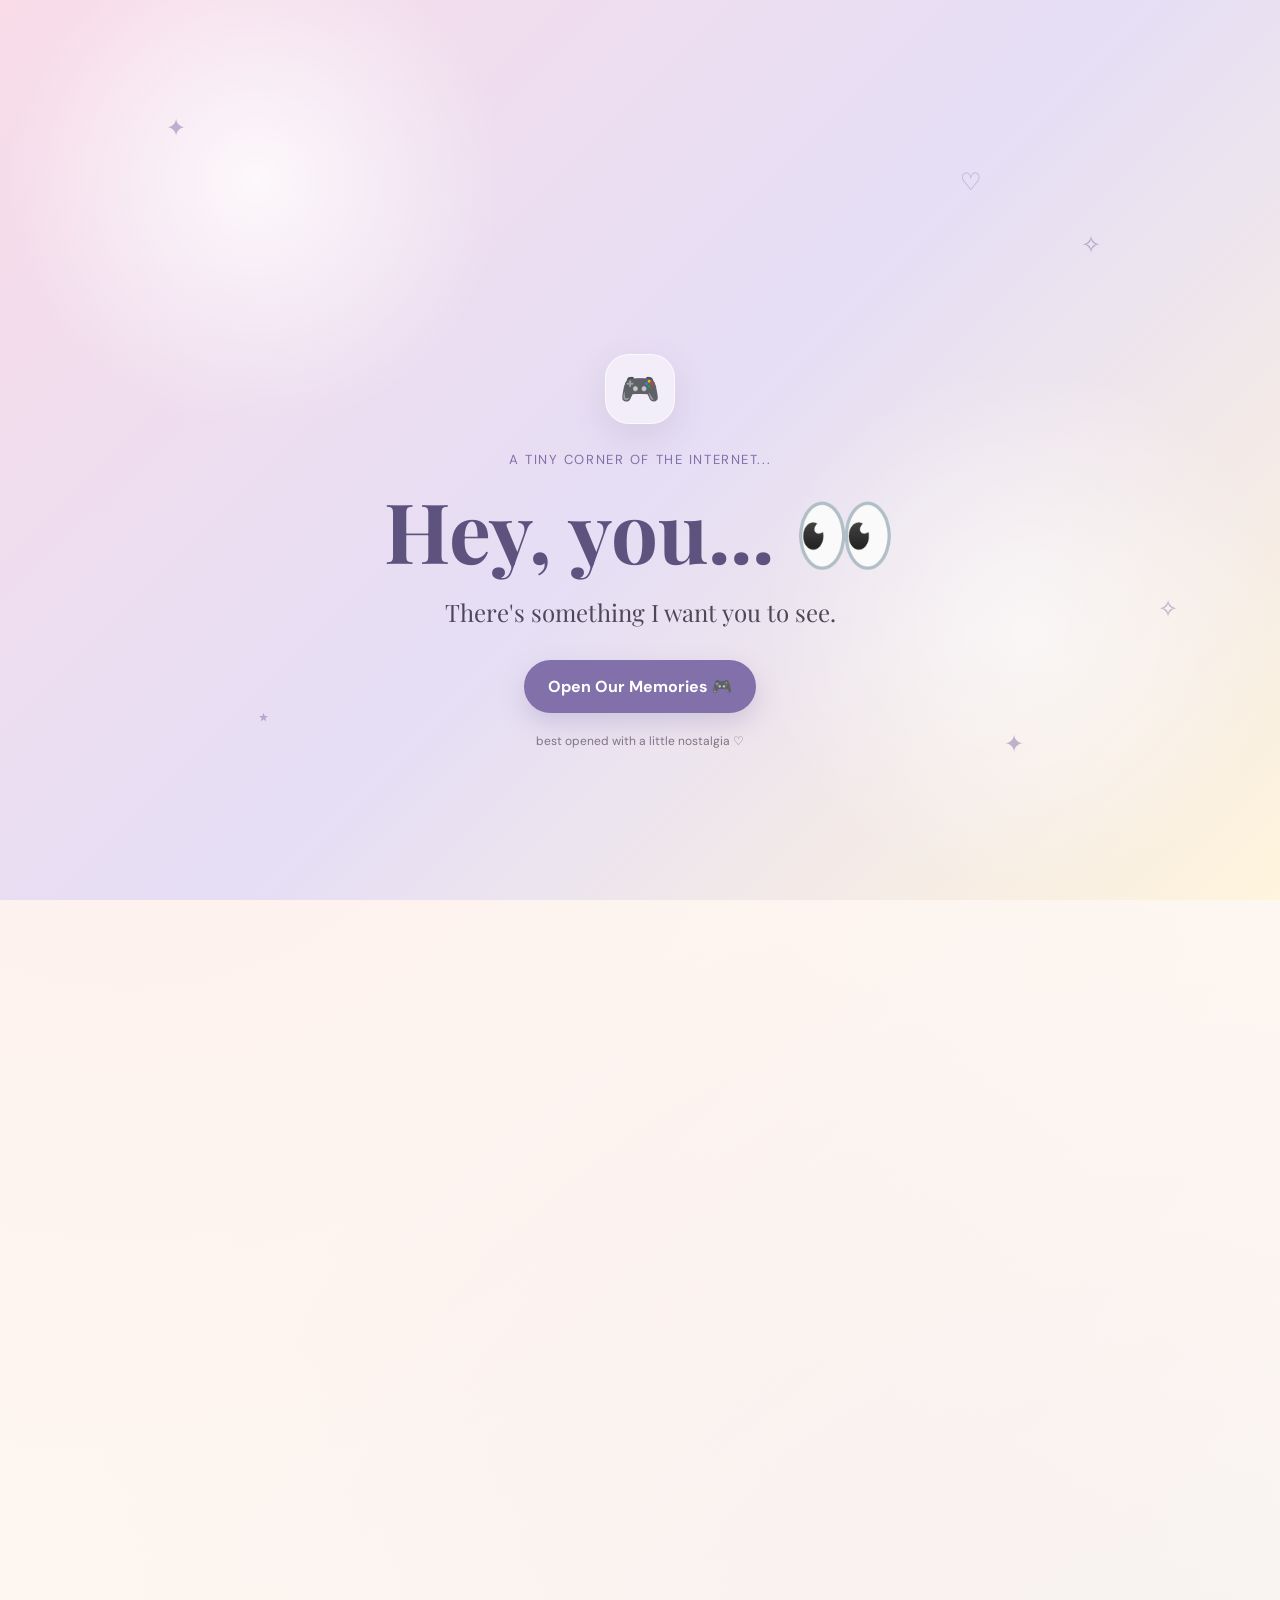
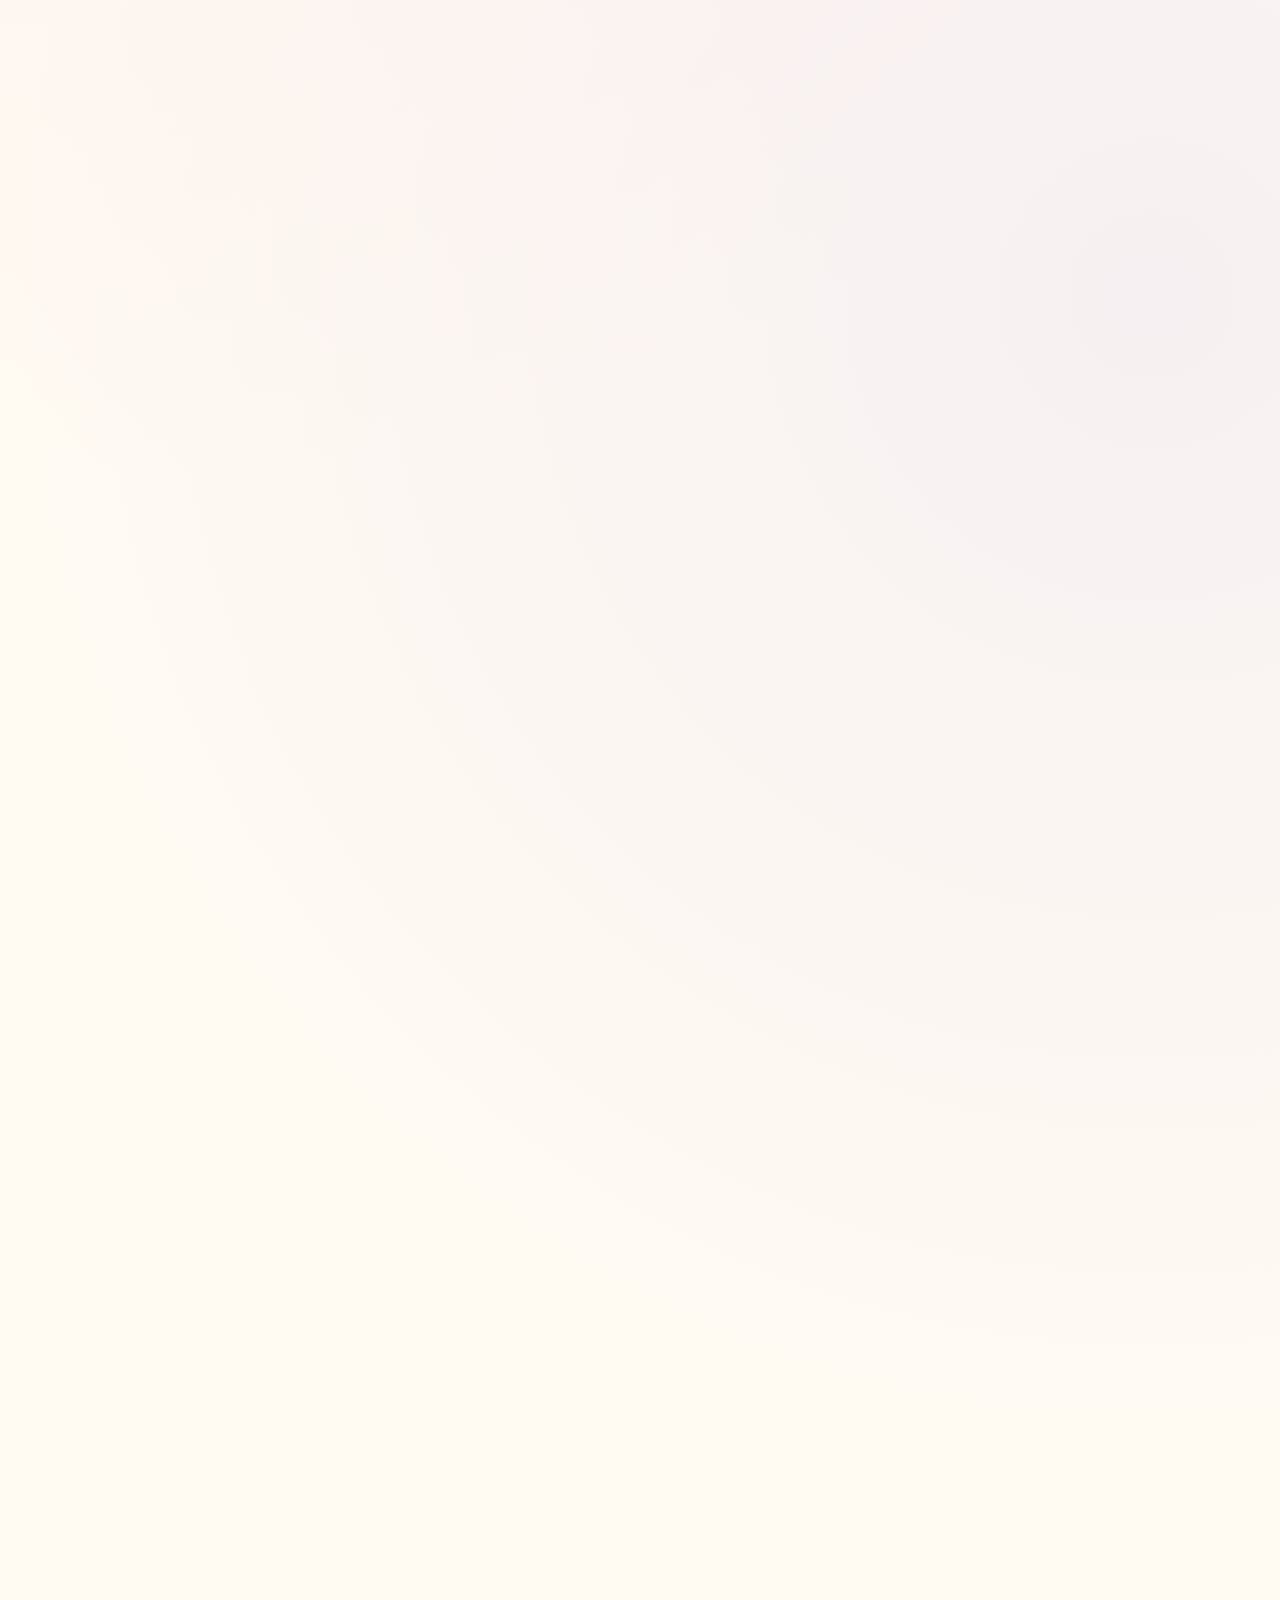
==== index.html @ cadca1d1 "Add files via upload" ====
<!DOCTYPE html>
<html lang="en">
<head>
    <meta charset="UTF-8">
    <meta name="viewport" content="width=device-width, initial-scale=1.0">

    <meta
        name="description"
        content="Our Roblox Memories — a tiny digital scrapbook made for our Roblox friendship."
    >

    <title>Our Roblox Memories 🎮</title>

    <!-- Google Fonts: maximum 2 fonts -->
    <link rel="preconnect" href="https://fonts.googleapis.com">
    <link rel="preconnect" href="https://fonts.gstatic.com" crossorigin>
    <link
        href="https://fonts.googleapis.com/css2?family=DM+Sans:wght@400;500;600;700&family=Playfair+Display:wght@500;600;700&display=swap"
        rel="stylesheet"
    >

    <link rel="stylesheet" href="style.css">
</head>

<body>

    <!-- =====================================================
         DECORATIVE FLOATING ELEMENTS
    ====================================================== -->
    <div class="floating-decorations" aria-hidden="true">
        <span class="float-item float-1">✦</span>
        <span class="float-item float-2">♡</span>
        <span class="float-item float-3">✧</span>
        <span class="float-item float-4">⭐</span>
        <span class="float-item float-5">✨</span>
        <span class="float-item float-6">🎮</span>
        <span class="float-item float-7">♡</span>
    </div>


    <!-- =====================================================
         OPENING SCREEN
    ====================================================== -->
    <div class="opening-screen" id="openingScreen">

        <div class="opening-stars" aria-hidden="true">
            <span>✦</span>
            <span>✧</span>
            <span>⋆</span>
            <span>✦</span>
            <span>♡</span>
            <span>✧</span>
        </div>

        <div class="opening-content">

            <div class="opening-game-icon" aria-hidden="true">
                🎮
            </div>

            <p class="opening-small">
                A tiny corner of the internet...
            </p>

            <h1>
                Hey, you... 👀
            </h1>

            <p class="opening-subtitle">
                There's something I want you to see.
            </p>

            <button
                class="primary-button opening-button"
                id="openMemoriesBtn"
                type="button"
            >
                Open Our Memories 🎮
            </button>

            <p class="opening-note">
                best opened with a little nostalgia ♡
            </p>

        </div>
    </div>


    <!-- =====================================================
         MAIN WEBSITE
    ====================================================== -->
    <div class="site-wrapper" id="siteWrapper">

        <!-- NAVIGATION -->
        <header class="site-header">

            <nav class="navbar container" aria-label="Main navigation">

                <a href="#home" class="logo">
                    <span>🎮</span>
                    Our Memories
                </a>

                <button
                    class="menu-toggle"
                    id="menuToggle"
                    type="button"
                    aria-label="Open navigation menu"
                    aria-expanded="false"
                    aria-controls="navLinks"
                >
                    <span></span>
                    <span></span>
                    <span></span>
                </button>

                <div class="nav-links" id="navLinks">
                    <a href="#home">Home</a>
                    <a href="#memories">Memories</a>
                    <a href="#timeline">Timeline</a>
                    <a href="#wishes">Wishes</a>
                    <a href="#secret">One More Thing</a>
                </div>

            </nav>

        </header>


        <main>

            <!-- =================================================
                 HERO
            ================================================== -->
            <section class="hero section" id="home">

                <div class="hero-sparkles" aria-hidden="true">
                    <span>✦</span>
                    <span>♡</span>
                    <span>🎮</span>
                    <span>⭐</span>
                    <span>✨</span>
                </div>

                <div class="hero-paper">

                    <div class="paper-corner corner-top-left"></div>
                    <div class="paper-corner corner-bottom-right"></div>

                    <p class="eyebrow reveal">
                        ✦ our little digital scrapbook ✦
                    </p>

                    <h1 class="hero-title reveal">
                        Our Roblox
                        <span>Memories 🎮</span>
                    </h1>

                    <p class="hero-tagline reveal">
                        Little moments, big memories.
                    </p>

                    <p class="hero-description reveal">
                        Made with love for the people who made every game
                        more fun.
                    </p>

                    <div class="hero-decoration reveal" aria-hidden="true">
                        <span>♡</span>
                        <span>✦</span>
                        <span>🎮</span>
                        <span>✧</span>
                        <span>⭐</span>
                    </div>

                    <a href="#message" class="scroll-cue reveal">
                        <span>scroll to open the scrapbook</span>
                        <span class="scroll-arrow">↓</span>
                    </a>

                </div>

            </section>


            <!-- =================================================
                 PERSONAL MESSAGE
            ================================================== -->
            <section class="section message-section" id="message">

                <div class="container">

                    <div class="section-heading reveal">
                        <span class="section-label">a little note</span>
                        <h2>Dear friends... 💌</h2>
                    </div>

                    <article class="message-card reveal">

                        <div class="tape tape-left" aria-hidden="true"></div>

                        <div class="message-card-inner">

                            <div class="message-icon" aria-hidden="true">
                                💌
                            </div>

                            <div class="message-text">
                                <p>
                                   Mungkin bagi orang lain, ini hanyalah permainan biasa saja.
                                </p>

                                <p>
                                    Namun entah bagaimana, semua pertandingan yang kacau balau itu,
                                    lelucon-lelucon yang tak terduga, misi-misi yang gagal, dan
                                    sesi bermain game hingga larut malam itu berubah menjadi
                                    kenangan-kenangan kecil yang tak ingin kulupakan.
                                </p>

                                <p>
                                    So I made this little corner of the
                                    internet for us.
                                </p>
                            </div>

                            <div class="message-signature">
                                <span>made with Syayoung hehe♡</span>
                            </div>

                        </div>

                    </article>

                </div>

            </section>


            <!-- =================================================
                 MEMORY GALLERY
            ================================================== -->
            <section class="section memories-section" id="memories">

                <div class="container">

                    <div class="section-heading centered reveal">
                        <span class="section-label">page one</span>
                        <h2>Our Little Moments 📸</h2>
                        <p>
                            The screenshots may be random, but the memories
                            aren't.
                        </p>
                    </div>


                    <div class="memory-grid" id="memoryGrid">

                        <!-- MEMORY 01 -->
                        <article
                            class="memory-card reveal rotation-left"
                            data-memory-index="0"
                        >

                            <div class="memory-photo-wrap">

                                <div class="tape photo-tape" aria-hidden="true"></div>

                                <img
                                    src="assets/d68fc145-60a4-4cea-ade7-15056a726b2f.jpg"
                                    alt="Roblox memory from August 24, 2026"
                                    class="memory-photo"
                                >

                                <button
                                    class="photo-expand"
                                    type="button"
                                    aria-label="Open memory photo"
                                >
                                    ⤢
                                </button>

                            </div>

                            <div class="memory-content">

                                <span class="memory-game">
                                    🎮 Roblox
                                </span>

                                <h3>
                                    Niatnya cuma main sebentar 😭
                                </h3>

                                <p>
                                    Entah bagaimana, kami akhirnya bermain selama tiga
                                    jam. Bahkan lebih deh kayaknya.
                                
                                </p>

                            </div>

                            <span class="paper-star" aria-hidden="true">
                                ✦
                            </span>

                        </article>


                        <!-- MEMORY 02 -->
                        <article
                            class="memory-card reveal rotation-right"
                            data-memory-index="1"
                        >

                            <div class="memory-photo-wrap">

                                <div class="tape photo-tape" aria-hidden="true"></div>

                                <img
                                    src="assets/6b91a6e1-67dc-4f57-8913-80590e73cdf1.jpg"
                                    alt="Funny Roblox gaming memory"
                                    class="memory-photo"
                                >

                                <button
                                    class="photo-expand"
                                    type="button"
                                    aria-label="Open memory photo"
                                >
                                    ⤢
                                </button>

                            </div>

                            <div class="memory-content">

                                <span class="memory-game">
                                    🎮 Roblox
                                </span>

                                <h3>
                                    That was NOT the plan 😭
                                </h3>

                                <p>
                                    Awalnya dua cowo itu doang yang mau foto dan berakhir ciwi ciwi ikutan.
                                </p>

                            </div>

                            <span class="paper-star" aria-hidden="true">
                                ♡
                            </span>

                        </article>


                        <!-- MEMORY 03 -->
                        <article
                            class="memory-card reveal rotation-left"
                            data-memory-index="2"
                        >

                            <div class="memory-photo-wrap">

                                <div class="tape photo-tape" aria-hidden="true"></div>

                                <img
                                    src="assets/426c432e-f40e-4bd2-bd26-ce1a7124c4f2.jpg"
                                    alt="Roblox adventure memory"
                                    class="memory-photo"
                                >

                                <button
                                    class="photo-expand"
                                    type="button"
                                    aria-label="Open memory photo"
                                >
                                    ⤢
                                </button>

                            </div>

                            <div class="memory-content">

                                <span class="memory-game">
                                    🏝️ Roblox
                                </span>

                                <h3>
                                    We somehow survived
                                </h3>

                                <p>
                                    Nobody knew what we were doing, but
                                    somehow we made it.
                                </p>

                            </div>

                            <span class="paper-star" aria-hidden="true">
                                ✧
                            </span>

                        </article>


                        <!-- MEMORY 04 -->
                        <article
                            class="memory-card reveal rotation-right"
                            data-memory-index="3"
                        >

                            <div class="memory-photo-wrap">

                                <div class="tape photo-tape" aria-hidden="true"></div>

                                <img
                                    src="assets/8279abf0-a5f0-4058-89f4-a58512396d5b.jpg"
                                    alt="Funny Roblox moment with friends"
                                    class="memory-photo"
                                >

                                <button
                                    class="photo-expand"
                                    type="button"
                                    aria-label="Open memory photo"
                                >
                                    ⤢
                                </button>

                            </div>

                            <div class="memory-content">

                                <span class="memory-game">
                                    😂 Roblox
                                </span>

                                <h3>
                                    The legendary disaster
                                </h3>

                                <p>
                                    We laughed more than we actually played. Foto di kesempatan dalam kesempitan.
                                </p>

                            </div>

                            <span class="paper-star" aria-hidden="true">
                                ⭐
                            </span>

                        </article>


                        <!-- MEMORY 05 -->
                        <article
                            class="memory-card reveal rotation-left"
                            data-memory-index="4"
                        >

                            <div class="memory-photo-wrap">

                                <div class="tape photo-tape" aria-hidden="true"></div>

                                <img
                                    src="assets/d06e1cf4-3770-44a3-9476-4c66e0997fbb.webp"
                                    alt="Late night Roblox memory"
                                    class="memory-photo"
                                >

                                <button
                                    class="photo-expand"
                                    type="button"
                                    aria-label="Open memory photo"
                                >
                                    ⤢
                                </button>

                            </div>

                            <div class="memory-content">

                                <span class="memory-game">
                                    🌙 Roblox
                                </span>

                                <h3>
                                    One last game...
                                </h3>

                                <p>
                                    It was never actually the last game. Jangan bilang "one last game" lagi ya😭
                                </p>

                            </div>

                            <span class="paper-star" aria-hidden="true">
                                ✦
                            </span>

                        </article>


                    
                        <!-- MEMORY 06 -->
                        <article
                            class="memory-card reveal rotation-left"
                            data-memory-index="5"
                        >

                            <div class="memory-photo-wrap">

                                <div class="tape photo-tape" aria-hidden="true"></div>

                                <img
                                    src="assets/Gemini_Generated_Image_7eyh2k7eyh2k7eyh.png"
                                    alt="Late night Roblox memory"
                                    class="memory-photo"
                                >

                                <button
                                    class="photo-expand"
                                    type="button"
                                    aria-label="Open memory photo"
                                >
                                    ⤢
                                </button>

                            </div>

                            <div class="memory-content">

                                <span class="memory-game">
                                    🌙 Roblox
                                </span>

                                <h3>
                                    May it never end
                                </h3>

                                <p>
                                    Seneng banget bisa main bareng kalian. Semoga kita bisa main bareng terus.
                                </p>

                            </div>

                            <span class="paper-star" aria-hidden="true">
                                ✦
                            </span>

                        </article>

                    </div>




                    <!-- RANDOM MEMORY -->
                    <div class="random-memory-area reveal">

                        <p>
                            feeling nostalgic?
                        </p>

                        <button
                            class="secondary-button"
                            id="randomMemoryBtn"
                            type="button"
                        >
                            Press for a random memory 🎲
                        </button>

                    </div>

                </div>

            </section>


            <!-- =================================================
                 TIMELINE
            ================================================== -->
            <section class="section timeline-section" id="timeline">

                <div class="container">

                    <div class="section-heading centered reveal">
                        <span class="section-label">page two</span>
                        <h2>
                            From Random Games to Core Memories 🎮
                        </h2>
                    </div>


                    <div class="timeline">

                        <article class="timeline-item reveal">

                            <div class="timeline-dot">
                                01
                            </div>

                            <div class="timeline-card">
                                <span class="timeline-year">2025</span>

                                <h3>
                                    First chaotic games
                                </h3>

                                <p>
                                    Awalnya kami hanya bermain game secara acak, dan entah bagaimana
                                    akhirnya kami menciptakan kenangan.
                                </p>
                            </div>

                        </article>


                        <article class="timeline-item reveal">

                            <div class="timeline-dot">
                                02
                            </div>

                            <div class="timeline-card">
                                <span class="timeline-year">2025</span>

                                <h3>
                                    We somehow kept coming back
                                </h3>

                                <p>
                                    Selalu ada permainan lain yang bisa dimainkan,
                                    lelucon lain yang bisa dilontarkan, alasan lain untuk
                                    tetap tinggal.
                                </p>
                            </div>

                        </article>


                        <article class="timeline-item reveal">

                            <div class="timeline-dot">
                                03
                            </div>

                            <div class="timeline-card">
                                <span class="timeline-year">2026</span>

                                <h3>
                                    Too many inside jokes
                                </h3>

                                <p>
                                    Pada suatu titik, kita tertawa karena memahami hal-hal yang tidak masuk akal.
                                </p>
                            </div>

                        </article>


                        <article class="timeline-item reveal">

                            <div class="timeline-dot">
                                04
                            </div>

                            <div class="timeline-card">
                                <span class="timeline-year">2026</span>

                                <h3>
                                    Still playing, still chaotic.
                                </h3>

                                <p>
                                    Dan sejujurnya, aku berharap hal itu tetap seperti itu.
                                </p>
                            </div>

                        </article>

                    </div>

                </div>

            </section>


            <!-- =================================================
                 LITTLE WISHES
            ================================================== -->
            <section class="section wishes-section" id="wishes">

                <div class="container">

                    <div class="section-heading centered reveal">
                        <span class="section-label">page three</span>
                        <h2>Little Wishes ✨</h2>
                        <p>
                            For all the games we haven't played yet.
                        </p>
                    </div>


                    <div class="wishes-grid">

                        <article class="wish-card reveal">
                            <span>✨</span>
                            <p>More chaotic games</p>
                        </article>

                        <article class="wish-card reveal">
                            <span>🎮</span>
                            <p>More wins</p>
                        </article>

                        <article class="wish-card reveal">
                            <span>😭</span>
                            <p>Fewer rage quits</p>
                        </article>

                        <article class="wish-card reveal">
                            <span>🌙</span>
                            <p>More late-night sessions</p>
                        </article>

                        <article class="wish-card reveal">
                            <span>📸</span>
                            <p>More memories</p>
                        </article>

                        <article class="wish-card reveal">
                            <span>💜</span>
                            <p>More random adventures</p>
                        </article>

                    </div>

                </div>

            </section>


            <!-- =================================================
                 SECRET MESSAGE
            ================================================== -->
            <section class="section secret-section" id="secret">

                <div class="container">

                    <div class="secret-card reveal">

                        <div class="secret-stars" aria-hidden="true">
                            ✦　♡　✧　⭐　✦
                        </div>

                        <span class="section-label">
                            one more thing...
                        </span>

                        <h2>
                            Kalian telah berhasil mengubah game-game biasa menjadi kenangan.
                        </h2>

                        <p>
                            Dan sebelum buku kenangan kecil ini berakhir,
                            ada sesuatu yang ingin aku sampaikan.
                        </p>

                        <button
                            class="primary-button"
                            id="secretMessageBtn"
                            type="button"
                        >
                            Click Me 💌
                        </button>

                    </div>

                </div>

            </section>

        </main>


        <!-- =====================================================
             FOOTER
        ====================================================== -->
        <footer class="site-footer">

            <div class="footer-decoration" aria-hidden="true">
                ✦ ♡ 🎮 ✧ ⭐
            </div>

            <h2>
                Until our next game... 🎮
            </h2>

            <p>
                Terima kasih telah menjadi bagian dari kenangan ini.
            </p>

            <small>
                Dibuat dengan tangkapan layar, kekacauan, dan sedikit sentuhan cinta.
            </small>

            <div class="footer-line"></div>

            <small class="footer-credit">
                Our Roblox Memories ♡
            </small>

        </footer>

    </div>


    <!-- =====================================================
         LIGHTBOX
    ====================================================== -->
    <div
        class="modal"
        id="lightbox"
        role="dialog"
        aria-modal="true"
        aria-labelledby="lightboxTitle"
        aria-hidden="true"
    >

        <div class="modal-backdrop"></div>

        <div class="lightbox-content">

            <button
                class="modal-close"
                id="lightboxClose"
                type="button"
                aria-label="Close photo"
            >
                ×
            </button>

            <img
                src="assets/placeholder.jpg"
                alt=""
                id="lightboxImage"
                class="lightbox-image"
            >

            <div class="lightbox-info">

                <span id="lightboxGame">
                    🎮 Roblox
                </span>

                <h2 id="lightboxTitle">
                    Memory title
                </h2>

                <time id="lightboxDate">
                    August 24, 2026
                </time>

                <p id="lightboxCaption">
                    Memory caption.
                </p>

            </div>

        </div>

    </div>


    <!-- =====================================================
         RANDOM MEMORY MODAL
    ====================================================== -->
    <div
        class="modal"
        id="randomModal"
        role="dialog"
        aria-modal="true"
        aria-labelledby="randomTitle"
        aria-hidden="true"
    >

        <div class="modal-backdrop"></div>

        <div class="random-modal-card">

            <button
                class="modal-close"
                id="randomClose"
                type="button"
                aria-label="Close random memory"
            >
                ×
            </button>

            <span class="random-label">
                ✦ RANDOM MEMORY ✦
            </span>

            <h2 id="randomTitle">
                Remember this one? 👀
            </h2>

            <img
                src="assets/placeholder.jpg"
                alt=""
                id="randomImage"
                class="random-image"
            >

            <span id="randomGame" class="memory-game">
                🎮 Roblox
            </span>

            <h3 id="randomMemoryTitle">
                Memory
            </h3>

            <time id="randomDate">
                August 24, 2026
            </time>

            <p id="randomCaption">
                Caption
            </p>

            <button
                class="secondary-button"
                id="anotherMemoryBtn"
                type="button"
            >
                Another one 🎲
            </button>

        </div>

    </div>


    <!-- =====================================================
         FINAL SECRET MESSAGE MODAL
    ====================================================== -->
    <div
        class="modal"
        id="secretModal"
        role="dialog"
        aria-modal="true"
        aria-labelledby="secretModalTitle"
        aria-hidden="true"
    >

        <div class="modal-backdrop"></div>

        <div class="secret-modal-card">

            <button
                class="modal-close"
                id="secretClose"
                type="button"
                aria-label="Close message"
            >
                ×
            </button>

            <div class="secret-envelope" aria-hidden="true">
                💌
            </div>

            <span class="random-label">
                A LITTLE MESSAGE
            </span>

            <h2 id="secretModalTitle">
                Thank you. 💜
            </h2>

            <div class="secret-message">

                <p>
                    Terima kasih atas semua permainan yang seru, lelucon konyol,
                    momen-momen tak terduga, dan semua saat-saat di mana entah bagaimana kita berhasil
                    bersenang-senang meski tidak melakukan apa-apa sama sekali.
                </p>

                <p>
                    Aku harap kita bisa menciptakan lebih banyak kenangan bersama. Web kecil ini hanyalah pengingat kecil dari semua momen yang telah kita bagikan, dan aku berharap kita bisa terus menambahkan lebih banyak halaman ke dalamnya di masa depan. Webnya juga belum sempurna, 
                    tapi aku harap itu bisa menjadi pengingat kecil dari semua momen yang telah kita bagikan.
                </p>

                <p class="secret-ending">
                    See you in the next game. 🎮💜
                </p>

            </div>

        </div>

    </div>


    <!-- CONFETTI CONTAINER -->
    <div
        class="confetti-container"
        id="confettiContainer"
        aria-hidden="true"
    ></div>


    <script src="script.js"></script>

</body>
</html>
---- style.css ----
/* =========================================================
   OUR ROBLOX MEMORIES
   Main stylesheet
   Mobile-first
========================================================= */


/* =========================================================
   CSS VARIABLES
========================================================= */

:root {
    --pink: #f4c7d8;
    --pink-light: #fdebf2;
    --lavender: #dcd2f2;
    --lavender-light: #f1edfb;
    --purple: #8170a9;
    --purple-dark: #5e527e;

    --cream: #fffaf2;
    --paper: #fffdf8;
    --white: #ffffff;

    --gold: #c9a86a;
    --gold-light: #ead8ad;

    --text: #4f4758;
    --text-light: #7e7485;

    --border: rgba(129, 112, 169, 0.16);
    --shadow: 0 15px 40px rgba(87, 70, 106, 0.11);
    --shadow-soft: 0 8px 25px rgba(87, 70, 106, 0.08);

    --radius-sm: 12px;
    --radius-md: 20px;
    --radius-lg: 30px;

    --container: 1120px;

    --heading-font: "Playfair Display", Georgia, serif;
    --body-font: "DM Sans", Arial, sans-serif;
}


/* =========================================================
   RESET
========================================================= */

* {
    box-sizing: border-box;
    margin: 0;
    padding: 0;
}

html {
    scroll-behavior: smooth;
    scroll-padding-top: 75px;
}

body {
    min-width: 320px;
    overflow-x: hidden;

    background:
        radial-gradient(circle at 10% 10%, rgba(244, 199, 216, 0.2), transparent 25%),
        radial-gradient(circle at 90% 30%, rgba(220, 210, 242, 0.25), transparent 25%),
        var(--cream);

    color: var(--text);
    font-family: var(--body-font);
    line-height: 1.7;
}

body.modal-open {
    overflow: hidden;
}

button,
a {
    font: inherit;
}

button {
    cursor: pointer;
}

img {
    display: block;
    max-width: 100%;
}

a {
    color: inherit;
    text-decoration: none;
}


/* =========================================================
   TYPOGRAPHY
========================================================= */

h1,
h2,
h3 {
    font-family: var(--heading-font);
    line-height: 1.2;
}

p {
    color: var(--text-light);
}


/* =========================================================
   UTILITY
========================================================= */

.container {
    width: min(
        calc(100% - 32px),
        var(--container)
    );

    margin-inline: auto;
}

.section {
    position: relative;
    padding: 90px 0;
}

.section-heading {
    margin-bottom: 40px;
}

.section-heading.centered {
    text-align: center;
}

.section-label {
    display: inline-block;

    margin-bottom: 10px;

    color: var(--purple);

    font-size: 0.72rem;
    font-weight: 700;
    letter-spacing: 0.18em;
    text-transform: uppercase;
}

.section-heading h2 {
    color: var(--purple-dark);
    font-size: clamp(2rem, 8vw, 3rem);
}

.section-heading p {
    max-width: 560px;
    margin: 12px auto 0;
}


/* =========================================================
   OPENING SCREEN
========================================================= */

.opening-screen {
    position: fixed;
    inset: 0;
    z-index: 9999;

    display: grid;
    place-items: center;

    overflow: hidden;

    background:
        radial-gradient(
            circle at 20% 20%,
            rgba(255, 255, 255, 0.8),
            transparent 20%
        ),
        radial-gradient(
            circle at 80% 70%,
            rgba(255, 255, 255, 0.6),
            transparent 22%
        ),
        linear-gradient(
            135deg,
            #f9dce8,
            #e5def5 52%,
            #fff4dc
        );

    transition:
        opacity 0.7s ease,
        transform 0.7s ease,
        visibility 0.7s ease;
}

.opening-screen.is-hidden {
    opacity: 0;
    transform: scale(1.05);
    visibility: hidden;
    pointer-events: none;
}

.opening-content {
    position: relative;
    z-index: 2;

    width: min(
        calc(100% - 40px),
        600px
    );

    padding: 45px 25px;

    text-align: center;
}

.opening-game-icon {
    width: 70px;
    height: 70px;

    display: grid;
    place-items: center;

    margin: 0 auto 25px;

    border: 1px solid rgba(255, 255, 255, 0.7);
    border-radius: 24px;

    background: rgba(255, 255, 255, 0.45);

    box-shadow:
        0 12px 35px rgba(89, 72, 110, 0.12);

    font-size: 2rem;

    animation: gentleFloat 4s ease-in-out infinite;
}

.opening-small {
    margin-bottom: 8px;

    color: var(--purple);
    font-size: 0.82rem;
    letter-spacing: 0.12em;
    text-transform: uppercase;
}

.opening-content h1 {
    color: var(--purple-dark);
    font-size: clamp(2.7rem, 12vw, 5.2rem);
}

.opening-subtitle {
    margin-top: 12px;

    color: var(--text);
    font-family: var(--heading-font);
    font-size: clamp(1.15rem, 4vw, 1.5rem);
}

.opening-note {
    margin-top: 18px;

    color: var(--text-light);
    font-size: 0.75rem;
}

.primary-button,
.secondary-button {
    display: inline-flex;
    align-items: center;
    justify-content: center;
    gap: 8px;

    min-height: 48px;
    padding: 12px 23px;

    border: 1px solid transparent;
    border-radius: 999px;

    font-weight: 700;

    transition:
        transform 0.25s ease,
        box-shadow 0.25s ease,
        background 0.25s ease;
}

.primary-button {
    color: var(--white);
    background: var(--purple);

    box-shadow:
        0 10px 25px rgba(129, 112, 169, 0.25);
}

.primary-button:hover {
    transform: translateY(-3px);
    box-shadow:
        0 15px 30px rgba(129, 112, 169, 0.3);
}

.secondary-button {
    color: var(--purple-dark);
    border-color: var(--border);
    background: rgba(255, 255, 255, 0.75);

    box-shadow: var(--shadow-soft);
}

.secondary-button:hover {
    transform: translateY(-3px);
    background: var(--white);
}

.opening-button {
    margin-top: 28px;
}


/* Opening stars */

.opening-stars span {
    position: absolute;

    color: rgba(129, 112, 169, 0.5);
    font-size: 1.5rem;

    animation: twinkle 3s ease-in-out infinite;
}

.opening-stars span:nth-child(1) {
    top: 12%;
    left: 13%;
}

.opening-stars span:nth-child(2) {
    top: 25%;
    right: 14%;
    animation-delay: 0.5s;
}

.opening-stars span:nth-child(3) {
    bottom: 18%;
    left: 20%;
    animation-delay: 1s;
}

.opening-stars span:nth-child(4) {
    bottom: 15%;
    right: 20%;
    animation-delay: 1.5s;
}

.opening-stars span:nth-child(5) {
    top: 18%;
    left: 75%;
    animation-delay: 0.8s;
}

.opening-stars span:nth-child(6) {
    bottom: 30%;
    right: 8%;
    animation-delay: 1.2s;
}


/* =========================================================
   SITE WRAPPER
========================================================= */

.site-wrapper {
    position: relative;
    opacity: 0;

    transition: opacity 0.8s ease;
}

.site-wrapper.is-visible {
    opacity: 1;
}


/* =========================================================
   FLOATING DECORATIONS
========================================================= */

.floating-decorations {
    position: fixed;
    inset: 0;

    z-index: 1;

    pointer-events: none;
}

.float-item {
    position: absolute;

    color: rgba(129, 112, 169, 0.28);
    font-size: 1.2rem;

    animation: slowFloat 7s ease-in-out infinite;
}

.float-1 {
    top: 20%;
    left: 3%;
}

.float-2 {
    top: 45%;
    right: 4%;
    animation-delay: 1s;
}

.float-3 {
    top: 70%;
    left: 5%;
    animation-delay: 2s;
}

.float-4 {
    top: 80%;
    right: 7%;
    animation-delay: 3s;
}

.float-5 {
    top: 32%;
    right: 9%;
    animation-delay: 1.5s;
}

.float-6 {
    top: 58%;
    left: 7%;
    animation-delay: 2.5s;
}

.float-7 {
    top: 15%;
    right: 4%;
    animation-delay: 3.5s;
}


/* =========================================================
   HEADER / NAVBAR
========================================================= */

.site-header {
    position: sticky;
    top: 0;
    z-index: 1000;

    border-bottom: 1px solid rgba(129, 112, 169, 0.1);

    background: rgba(255, 250, 242, 0.85);
    backdrop-filter: blur(15px);
}

.navbar {
    min-height: 68px;

    display: flex;
    align-items: center;
    justify-content: space-between;
}

.logo {
    display: inline-flex;
    align-items: center;
    gap: 8px;

    color: var(--purple-dark);

    font-family: var(--heading-font);
    font-size: 1.05rem;
    font-weight: 700;
}

.menu-toggle {
    width: 44px;
    height: 44px;

    display: flex;
    flex-direction: column;
    justify-content: center;
    align-items: center;
    gap: 5px;

    border: 0;
    border-radius: 50%;

    background: var(--lavender-light);
}

.menu-toggle span {
    width: 20px;
    height: 2px;

    border-radius: 5px;

    background: var(--purple);
    transition: transform 0.25s ease;
}

.nav-links {
    position: absolute;
    top: calc(100% + 1px);
    left: 16px;
    right: 16px;

    display: flex;
    flex-direction: column;
    gap: 5px;

    padding: 12px;

    border: 1px solid var(--border);
    border-radius: 18px;

    background: rgba(255, 253, 248, 0.97);
    box-shadow: var(--shadow);

    opacity: 0;
    visibility: hidden;
    transform: translateY(-8px);

    transition:
        opacity 0.25s ease,
        visibility 0.25s ease,
        transform 0.25s ease;
}

.nav-links.is-open {
    opacity: 1;
    visibility: visible;
    transform: translateY(0);
}

.nav-links a {
    padding: 10px 12px;

    border-radius: 10px;

    color: var(--text-light);
    font-size: 0.9rem;
}

.nav-links a:hover {
    color: var(--purple);
    background: var(--lavender-light);
}


/* =========================================================
   HERO
========================================================= */

.hero {
    min-height: calc(100vh - 68px);

    display: grid;
    place-items: center;

    padding: 45px 0;
}

.hero-paper {
    position: relative;

    width: min(
        calc(100% - 10px),
        900px
    );

    padding: 65px 22px;

    text-align: center;

    border: 1px solid rgba(129, 112, 169, 0.13);
    border-radius: 35px;

    background:
        linear-gradient(
            rgba(255, 255, 255, 0.75),
            rgba(255, 255, 255, 0.6)
        );

    box-shadow:
        0 25px 60px rgba(100, 83, 120, 0.09);

    overflow: hidden;
}

.hero-paper::before {
    content: "";

    position: absolute;
    inset: 12px;

    border: 1px dashed rgba(201, 168, 106, 0.3);
    border-radius: 27px;

    pointer-events: none;
}

.eyebrow {
    position: relative;

    color: var(--gold);

    font-size: 0.7rem;
    font-weight: 700;
    letter-spacing: 0.18em;
    text-transform: uppercase;
}

.hero-title {
    position: relative;

    margin-top: 18px;

    color: var(--purple-dark);

    font-size: clamp(2.7rem, 13vw, 5.8rem);
}

.hero-title span {
    display: block;
    color: var(--purple);
}

.hero-tagline {
    position: relative;

    margin-top: 18px;

    color: var(--text);
    font-family: var(--heading-font);
    font-size: clamp(1.2rem, 4vw, 1.7rem);
}

.hero-description {
    position: relative;

    max-width: 480px;

    margin: 12px auto 0;

    font-size: 0.9rem;
}

.hero-decoration {
    position: relative;

    display: flex;
    justify-content: center;
    gap: 17px;

    margin-top: 30px;

    color: var(--gold);
}

.hero-decoration span:nth-child(1) {
    animation: gentleFloat 4s ease-in-out infinite;
}

.hero-decoration span:nth-child(2) {
    animation: gentleFloat 4s 0.4s ease-in-out infinite;
}

.hero-decoration span:nth-child(3) {
    animation: gentleFloat 4s 0.8s ease-in-out infinite;
}

.hero-decoration span:nth-child(4) {
    animation: gentleFloat 4s 1.2s ease-in-out infinite;
}

.hero-decoration span:nth-child(5) {
    animation: gentleFloat 4s 1.6s ease-in-out infinite;
}

.scroll-cue {
    position: relative;

    display: flex;
    flex-direction: column;
    align-items: center;

    margin-top: 45px;

    color: var(--text-light);
    font-size: 0.7rem;
    letter-spacing: 0.1em;
    text-transform: uppercase;
}

.scroll-arrow {
    margin-top: 5px;

    color: var(--purple);
    font-size: 1.2rem;

    animation: bounce 1.8s ease-in-out infinite;
}


/* =========================================================
   MESSAGE
========================================================= */

.message-section {
    padding-top: 60px;
}

.message-card {
    position: relative;

    max-width: 850px;

    margin: 0 auto;

    transform: rotate(-0.5deg);
}

.message-card-inner {
    padding: 35px 24px;

    border: 1px solid rgba(129, 112, 169, 0.15);
    border-radius: var(--radius-lg);

    background:
        linear-gradient(
            135deg,
            rgba(255, 255, 255, 0.82),
            rgba(244, 235, 249, 0.68)
        );

    box-shadow: var(--shadow);

    backdrop-filter: blur(8px);
}

.message-icon {
    margin-bottom: 18px;
    font-size: 2rem;
}

.message-text {
    max-width: 680px;
    margin: 0 auto;

    font-family: var(--heading-font);
    font-size: clamp(1.05rem, 3vw, 1.3rem);
}

.message-text p {
    margin-bottom: 18px;
}

.message-text p:last-child {
    margin-bottom: 0;
}

.message-signature {
    margin-top: 25px;

    color: var(--gold);
    font-size: 0.75rem;
    font-weight: 700;
    letter-spacing: 0.1em;
}

.tape {
    position: absolute;
    z-index: 2;

    width: 85px;
    height: 25px;

    background: rgba(234, 216, 173, 0.65);

    transform: rotate(-5deg);
}

.tape-left {
    top: -10px;
    left: 25px;
}


/* =========================================================
   MEMORY GALLERY
========================================================= */

.memories-section {
    background:
        radial-gradient(
            circle at 90% 10%,
            rgba(220, 210, 242, 0.3),
            transparent 25%
        );
}

.memory-grid {
    display: grid;
    grid-template-columns: 1fr;
    gap: 30px;

    align-items: start;
}

.memory-card {
    position: relative;

    padding: 13px;

    border: 1px solid rgba(129, 112, 169, 0.12);
    border-radius: 15px;

    background: var(--paper);

    box-shadow: var(--shadow-soft);

    transition:
        transform 0.3s ease,
        box-shadow 0.3s ease;
}

.rotation-left {
    transform: rotate(-1deg);
}

.rotation-right {
    transform: rotate(1deg);
}

.memory-card:hover {
    z-index: 3;

    transform:
        translateY(-8px)
        rotate(0deg)
        scale(1.01);

    box-shadow:
        0 22px 45px rgba(87, 70, 106, 0.16);
}

.memory-photo-wrap {
    position: relative;

    overflow: hidden;

    aspect-ratio: 4 / 3;

    border-radius: 10px;

    background: var(--lavender-light);
}

.memory-photo {
    width: 100%;
    height: 100%;

    object-fit: cover;

    transition: transform 0.5s ease;
}

.memory-card:hover .memory-photo {
    transform: scale(1.05);
}

.photo-expand {
    position: absolute;
    right: 10px;
    bottom: 10px;

    width: 38px;
    height: 38px;

    display: grid;
    place-items: center;

    border: 1px solid rgba(255, 255, 255, 0.5);
    border-radius: 50%;

    color: var(--purple-dark);
    background: rgba(255, 255, 255, 0.88);

    opacity: 0;

    transition:
        opacity 0.25s ease,
        transform 0.25s ease;
}

.memory-card:hover .photo-expand,
.photo-expand:focus {
    opacity: 1;
}

.photo-expand:hover {
    transform: scale(1.08);
}

.photo-tape {
    top: 7px;
    left: 50%;

    width: 70px;
    height: 20px;

    transform: translateX(-50%) rotate(-2deg);

    opacity: 0.7;
}

.memory-content {
    padding: 18px 7px 10px;
}

.memory-game {
    display: inline-block;

    margin-bottom: 7px;

    color: var(--purple);
    font-size: 0.72rem;
    font-weight: 700;
    letter-spacing: 0.05em;
}

.memory-content h3 {
    color: var(--purple-dark);
    font-size: 1.25rem;
}

.memory-content time {
    display: block;

    margin-top: 7px;

    color: var(--gold);
    font-size: 0.7rem;
    font-weight: 600;
}

.memory-content p {
    margin-top: 8px;
    font-size: 0.85rem;
}

.paper-star {
    position: absolute;
    right: 18px;
    bottom: 18px;

    color: var(--gold);
    opacity: 0.7;
}

.random-memory-area {
    margin-top: 50px;

    text-align: center;
}

.random-memory-area p {
    margin-bottom: 12px;

    font-family: var(--heading-font);
}


/* =========================================================
   TIMELINE
========================================================= */

.timeline-section {
    background:
        linear-gradient(
            180deg,
            transparent,
            rgba(244, 199, 216, 0.12),
            transparent
        );
}

.timeline {
    position: relative;

    max-width: 850px;

    margin: 0 auto;
}

.timeline::before {
    content: "";

    position: absolute;

    top: 0;
    bottom: 0;
    left: 20px;

    width: 1px;

    background:
        linear-gradient(
            var(--pink),
            var(--lavender),
            var(--gold-light)
        );
}

.timeline-item {
    position: relative;

    display: grid;
    grid-template-columns: 42px 1fr;
    gap: 18px;

    margin-bottom: 35px;
}

.timeline-item:last-child {
    margin-bottom: 0;
}

.timeline-dot {
    position: relative;
    z-index: 2;

    width: 42px;
    height: 42px;

    display: grid;
    place-items: center;

    border: 1px solid var(--border);
    border-radius: 50%;

    color: var(--purple);
    background: var(--cream);

    font-size: 0.7rem;
    font-weight: 700;
}

.timeline-card {
    padding: 20px;

    border: 1px solid var(--border);
    border-radius: 18px;

    background: rgba(255, 255, 255, 0.7);

    box-shadow: var(--shadow-soft);
}

.timeline-year {
    color: var(--gold);
    font-size: 0.7rem;
    font-weight: 700;
    letter-spacing: 0.12em;
}

.timeline-card h3 {
    margin-top: 5px;

    color: var(--purple-dark);
    font-size: 1.25rem;
}

.timeline-card p {
    margin-top: 7px;
    font-size: 0.85rem;
}


/* =========================================================
   WISHES
========================================================= */

.wishes-grid {
    display: grid;
    grid-template-columns: 1fr 1fr;
    gap: 13px;
}

.wish-card {
    min-height: 125px;

    display: flex;
    flex-direction: column;
    align-items: center;
    justify-content: center;

    padding: 18px;

    border: 1px solid var(--border);
    border-radius: 20px;

    text-align: center;

    background: rgba(255, 255, 255, 0.7);

    box-shadow: var(--shadow-soft);

    transition:
        transform 0.25s ease,
        box-shadow 0.25s ease;
}

.wish-card:hover {
    transform: translateY(-6px) rotate(-1deg);
    box-shadow: var(--shadow);
}

.wish-card span {
    font-size: 1.7rem;
}

.wish-card p {
    margin-top: 7px;

    color: var(--purple-dark);

    font-family: var(--heading-font);
    font-size: 0.95rem;
}


/* =========================================================
   SECRET SECTION
========================================================= */

.secret-section {
    padding-bottom: 80px;
}

.secret-card {
    position: relative;

    max-width: 850px;

    margin: 0 auto;

    padding: 55px 25px;

    overflow: hidden;

    border: 1px solid rgba(129, 112, 169, 0.18);
    border-radius: 35px;

    text-align: center;

    background:
        radial-gradient(
            circle at 15% 20%,
            rgba(244, 199, 216, 0.45),
            transparent 25%
        ),
        radial-gradient(
            circle at 85% 80%,
            rgba(220, 210, 242, 0.55),
            transparent 28%
        ),
        var(--white);

    box-shadow: var(--shadow);
}

.secret-card h2 {
    max-width: 650px;

    margin: 10px auto;

    color: var(--purple-dark);

    font-size: clamp(2rem, 7vw, 3.2rem);
}

.secret-card > p {
    max-width: 550px;
    margin: 0 auto 25px;
}

.secret-stars {
    margin-bottom: 20px;

    color: var(--gold);
    letter-spacing: 0.15em;

    animation: twinkle 3s ease-in-out infinite;
}


/* =========================================================
   FOOTER
========================================================= */

.site-footer {
    padding: 70px 20px 35px;

    text-align: center;

    background:
        linear-gradient(
            180deg,
            rgba(220, 210, 242, 0.12),
            rgba(244, 199, 216, 0.25)
        );
}

.footer-decoration {
    color: var(--gold);
    letter-spacing: 0.2em;
}

.site-footer h2 {
    margin-top: 15px;

    color: var(--purple-dark);

    font-size: clamp(2rem, 8vw, 3rem);
}

.site-footer p {
    margin-top: 10px;
}

.site-footer small {
    display: block;

    margin-top: 20px;

    color: var(--text-light);
    font-size: 0.7rem;
}

.footer-line {
    width: 80px;
    height: 1px;

    margin: 25px auto 0;

    background: var(--gold-light);
}

.footer-credit {
    margin-top: 12px !important;
}


/* =========================================================
   MODALS
========================================================= */

.modal {
    position: fixed;
    inset: 0;
    z-index: 9000;

    display: grid;
    place-items: center;

    padding: 18px;

    opacity: 0;
    visibility: hidden;

    transition:
        opacity 0.3s ease,
        visibility 0.3s ease;
}

.modal.is-open {
    opacity: 1;
    visibility: visible;
}

.modal-backdrop {
    position: absolute;
    inset: 0;

    background: rgba(49, 40, 58, 0.52);

    backdrop-filter: blur(7px);
}

.lightbox-content,
.random-modal-card,
.secret-modal-card {
    position: relative;
    z-index: 2;

    width: min(
        100%,
        650px
    );

    max-height: calc(100vh - 36px);

    overflow-y: auto;

    border: 1px solid rgba(255, 255, 255, 0.6);
    border-radius: 24px;

    background: var(--paper);

    box-shadow:
        0 25px 80px rgba(45, 34, 55, 0.25);

    transform: scale(0.9) translateY(15px);

    transition: transform 0.35s cubic-bezier(0.2, 0.8, 0.2, 1);
}

.modal.is-open .lightbox-content,
.modal.is-open .random-modal-card,
.modal.is-open .secret-modal-card {
    transform: scale(1) translateY(0);
}

.modal-close {
    position: absolute;
    top: 12px;
    right: 12px;

    z-index: 5;

    width: 40px;
    height: 40px;

    display: grid;
    place-items: center;

    border: 0;
    border-radius: 50%;

    color: var(--purple-dark);
    background: rgba(255, 255, 255, 0.9);

    font-size: 1.5rem;

    box-shadow: var(--shadow-soft);
}

.modal-close:hover {
    transform: rotate(5deg);
}

.lightbox-image {
    width: 100%;
    max-height: 55vh;

    object-fit: contain;

    background: var(--lavender-light);
}

.lightbox-info {
    padding: 25px;
}

.lightbox-info > span {
    color: var(--purple);
    font-size: 0.75rem;
    font-weight: 700;
}

.lightbox-info h2 {
    margin-top: 7px;

    color: var(--purple-dark);
    font-size: 1.7rem;
}

.lightbox-info time {
    display: block;

    margin-top: 5px;

    color: var(--gold);
    font-size: 0.7rem;
}

.lightbox-info p {
    margin-top: 10px;
}


/* =========================================================
   RANDOM MEMORY MODAL
========================================================= */

.random-modal-card {
    padding: 40px 22px 28px;

    text-align: center;
}

.random-label {
    display: block;

    color: var(--gold);

    font-size: 0.68rem;
    font-weight: 700;
    letter-spacing: 0.16em;
}

.random-modal-card h2 {
    margin: 8px 0 20px;

    color: var(--purple-dark);
    font-size: 1.9rem;
}

.random-image {
    width: 100%;
    max-height: 300px;

    object-fit: cover;

    border-radius: 16px;
}

.random-modal-card .memory-game {
    margin-top: 18px;
}

.random-modal-card h3 {
    color: var(--purple-dark);
    font-size: 1.3rem;
}

.random-modal-card time {
    display: block;

    color: var(--gold);
    font-size: 0.7rem;
}

.random-modal-card p {
    margin: 8px 0 18px;
}

.another-memory {
    margin-top: 10px;
}


/* =========================================================
   SECRET MODAL
========================================================= */

.secret-modal-card {
    max-width: 570px;

    padding: 50px 25px 35px;

    text-align: center;
}

.secret-envelope {
    width: 72px;
    height: 72px;

    display: grid;
    place-items: center;

    margin: 0 auto 20px;

    border-radius: 22px;

    background: var(--pink-light);

    font-size: 2.2rem;

    animation: gentleFloat 3s ease-in-out infinite;
}

.secret-modal-card h2 {
    margin: 8px 0 20px;

    color: var(--purple-dark);
    font-size: 2.2rem;
}

.secret-message p {
    margin-bottom: 15px;
}

.secret-ending {
    color: var(--purple) !important;

    font-family: var(--heading-font);
    font-weight: 600;
}


/* =========================================================
   CONFETTI
========================================================= */

.confetti-container {
    position: fixed;
    inset: 0;

    z-index: 10000;

    pointer-events: none;

    overflow: hidden;
}

.confetti-piece {
    position: absolute;
    top: -20px;

    width: 8px;
    height: 14px;

    opacity: 0;

    animation: confettiFall linear forwards;
}


/* =========================================================
   SCROLL REVEAL
========================================================= */

.reveal {
    opacity: 0;
    transform: translateY(25px);

    transition:
        opacity 0.7s ease,
        transform 0.7s ease;
}

.reveal.visible {
    opacity: 1;
    transform: translateY(0);
}


/* =========================================================
   ANIMATIONS
========================================================= */

@keyframes gentleFloat {
    0%,
    100% {
        transform: translateY(0);
    }

    50% {
        transform: translateY(-8px);
    }
}

@keyframes slowFloat {
    0%,
    100% {
        transform: translateY(0) rotate(0deg);
    }

    50% {
        transform: translateY(-15px) rotate(5deg);
    }
}

@keyframes twinkle {
    0%,
    100% {
        opacity: 0.4;
        transform: scale(0.9);
    }

    50% {
        opacity: 1;
        transform: scale(1.15);
    }
}

@keyframes bounce {
    0%,
    100% {
        transform: translateY(0);
    }

    50% {
        transform: translateY(5px);
    }
}

@keyframes confettiFall {
    0% {
        opacity: 1;
        transform:
            translate3d(0, -20px, 0)
            rotate(0deg);
    }

    100% {
        opacity: 0;
        transform:
            translate3d(var(--drift), 105vh, 0)
            rotate(var(--rotation));
    }
}


/* =========================================================
   TABLET
========================================================= */

@media (min-width: 600px) {

    .container {
        width: min(
            calc(100% - 48px),
            var(--container)
        );
    }

    .hero-paper {
        padding: 90px 45px;
    }

    .message-card-inner {
        padding: 45px;
    }

    .memory-grid {
        grid-template-columns: repeat(2, 1fr);
    }

    .wishes-grid {
        grid-template-columns: repeat(3, 1fr);
        gap: 18px;
    }

    .wish-card {
        min-height: 140px;
    }

    .timeline::before {
        left: 50%;
        transform: translateX(-50%);
    }

    .timeline-item {
        grid-template-columns: 1fr 50px 1fr;
        gap: 25px;

        align-items: center;
    }

    .timeline-item:nth-child(odd) .timeline-card {
        grid-column: 1;
        grid-row: 1;
        text-align: right;
    }

    .timeline-item:nth-child(odd) .timeline-dot {
        grid-column: 2;
        grid-row: 1;
    }

    .timeline-item:nth-child(even) .timeline-card {
        grid-column: 3;
        grid-row: 1;
    }

    .timeline-item:nth-child(even) .timeline-dot {
        grid-column: 2;
        grid-row: 1;
    }

}


/* =========================================================
   DESKTOP
========================================================= */

@media (min-width: 850px) {

    .menu-toggle {
        display: none;
    }

    .nav-links {
        position: static;

        display: flex;
        flex-direction: row;
        align-items: center;

        padding: 0;

        border: 0;
        border-radius: 0;

        background: transparent;
        box-shadow: none;

        opacity: 1;
        visibility: visible;
        transform: none;
    }

    .nav-links a {
        padding: 8px 12px;
    }

    .hero {
        min-height: calc(100vh - 68px);
    }

    .hero-paper {
        padding: 110px 60px;
    }

    .message-card-inner {
        padding: 55px 70px;
    }

    .memory-grid {
        grid-template-columns: repeat(3, 1fr);
        gap: 32px;
    }

    .memory-card:nth-child(4) {
        grid-column: 1 / 2;
    }

    .memory-card:nth-child(5) {
        grid-column: 2 / 3;
    }

    .random-modal-card {
        padding: 50px 40px 35px;
    }

}


/* =========================================================
   LARGE DESKTOP
========================================================= */

@media (min-width: 1200px) {

    .section {
        padding: 120px 0;
    }

    .memory-grid {
        grid-template-columns: repeat(3, 1fr);
        gap: 38px;
    }

    .hero-paper {
        padding: 125px 80px;
    }

}


/* =========================================================
   REDUCED MOTION
========================================================= */

@media (prefers-reduced-motion: reduce) {

    html {
        scroll-behavior: auto;
    }

    *,
    *::before,
    *::after {
        animation-duration: 0.01ms !important;
        animation-iteration-count: 1 !important;
        transition-duration: 0.01ms !important;
    }

    .reveal {
        opacity: 1;
        transform: none;
    }

}
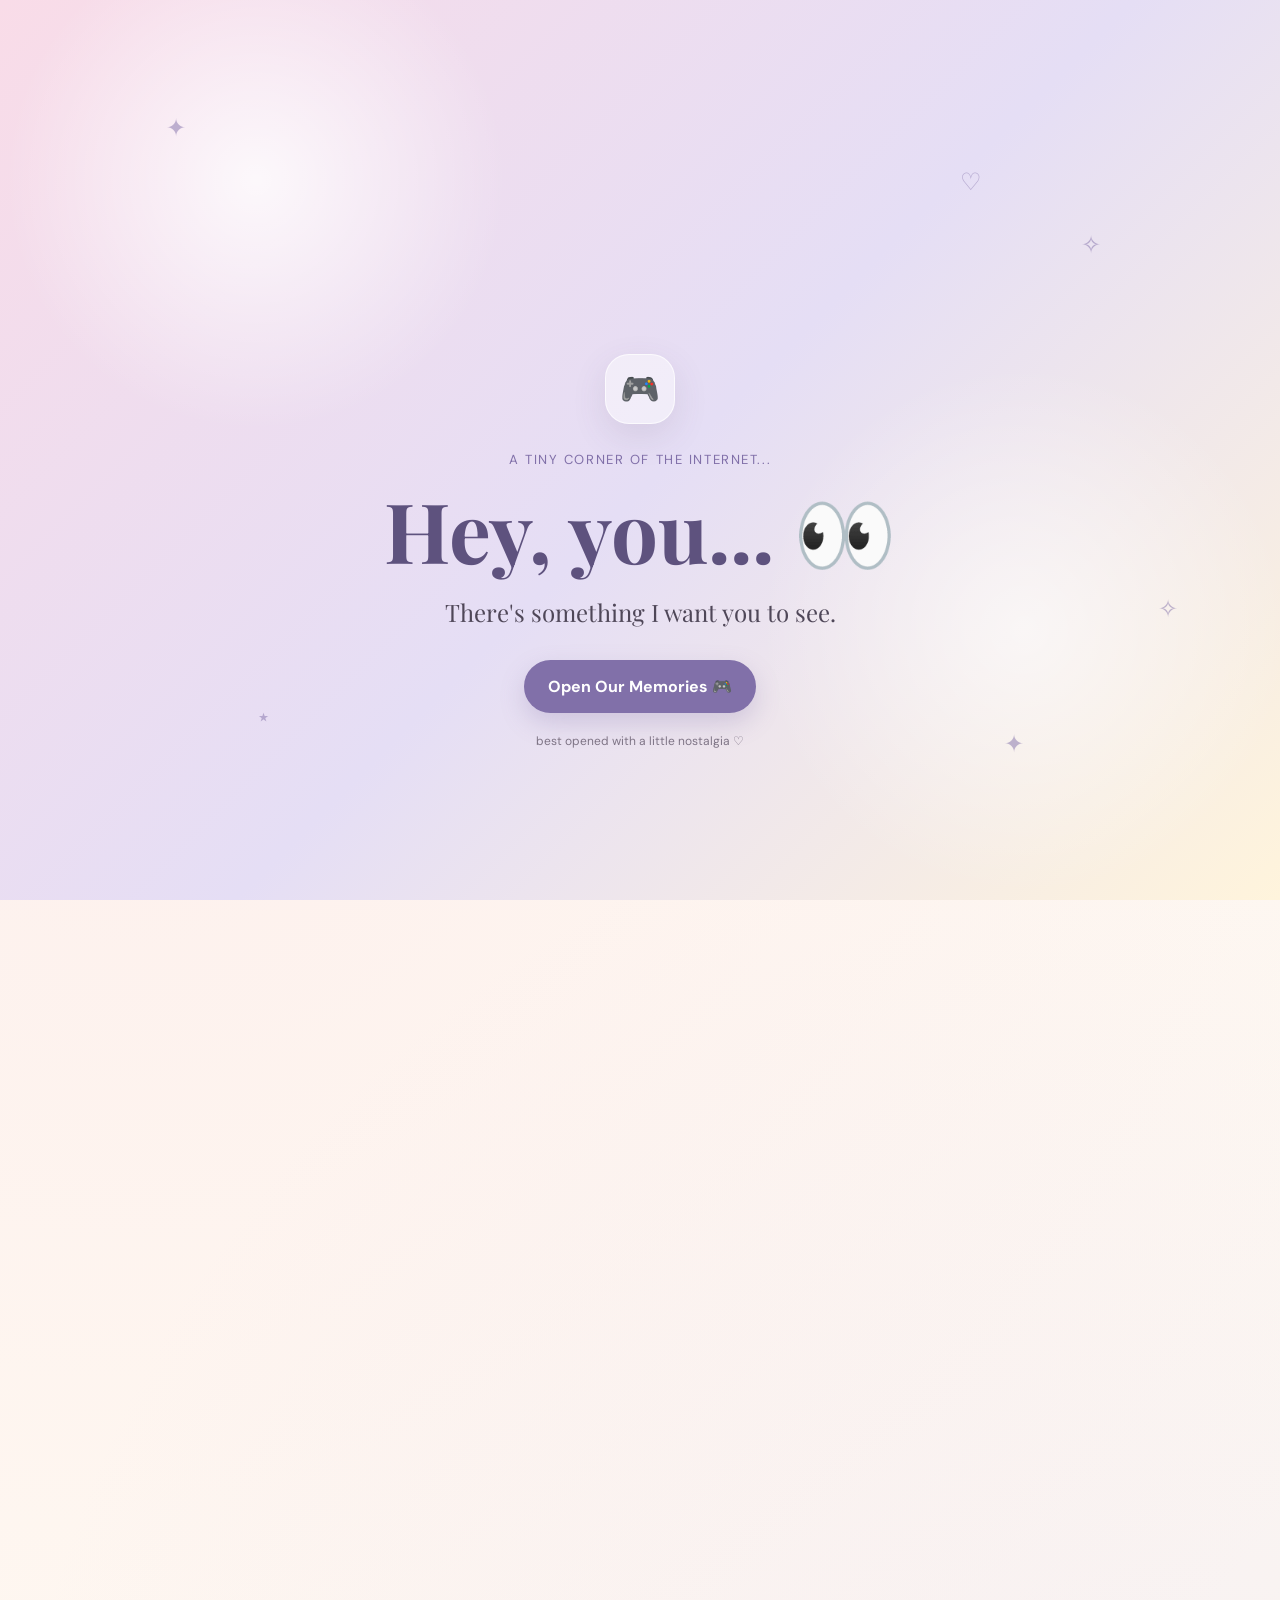
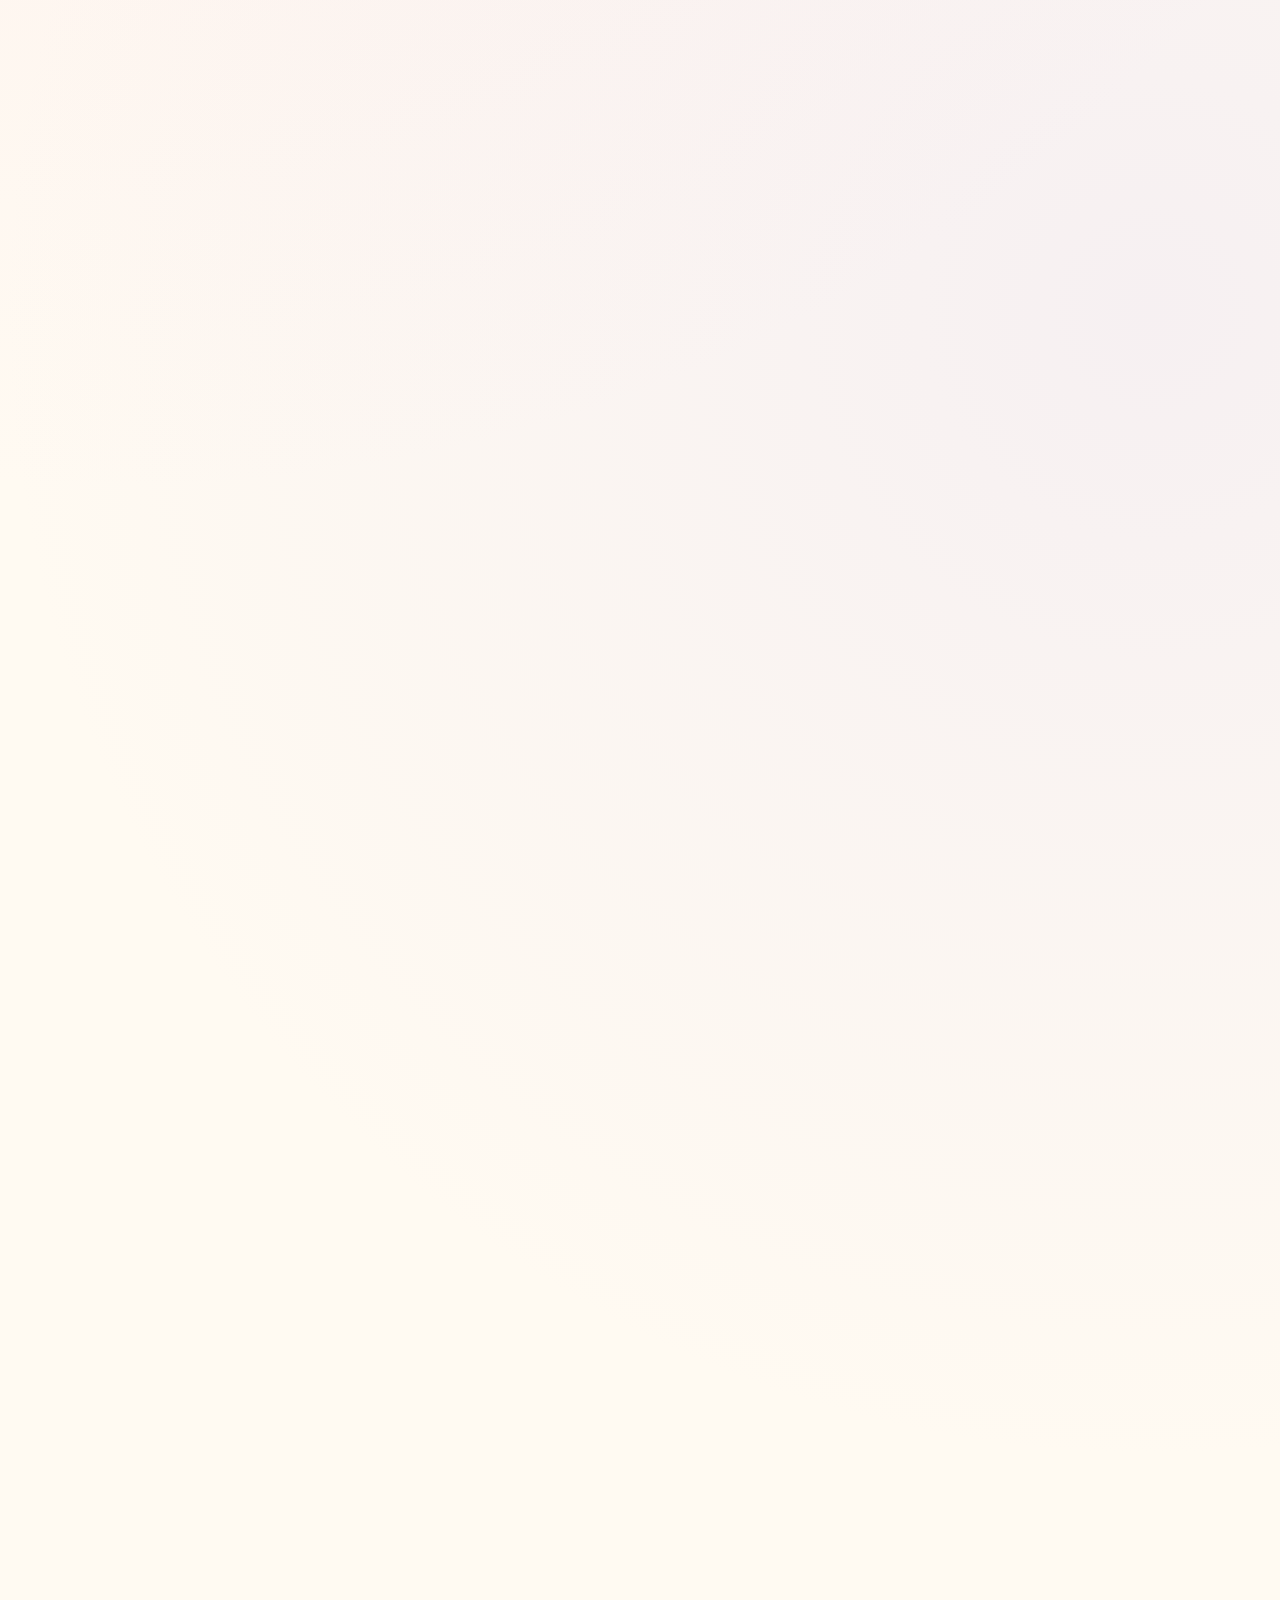
==== commit 0923f8fa: "Update ke-2 index.html" ====
--- a/index.html
+++ b/index.html
@@ -555,6 +555,18 @@
                     </div>
 
 
+                    <!-- VIEW ALL PHOTOS -->
+                    <div class="view-more-area reveal">
+
+                        <a
+                            href="gallery.html"
+                            class="primary-button"
+                            id="viewAllPhotosBtn"
+                        >
+                            Lihat Semua Foto 📸
+                        </a>
+
+                    </div>
 
 
                     <!-- RANDOM MEMORY -->
@@ -1017,4 +1029,4 @@
     <script src="script.js"></script>
 
 </body>
-</html>+</html>
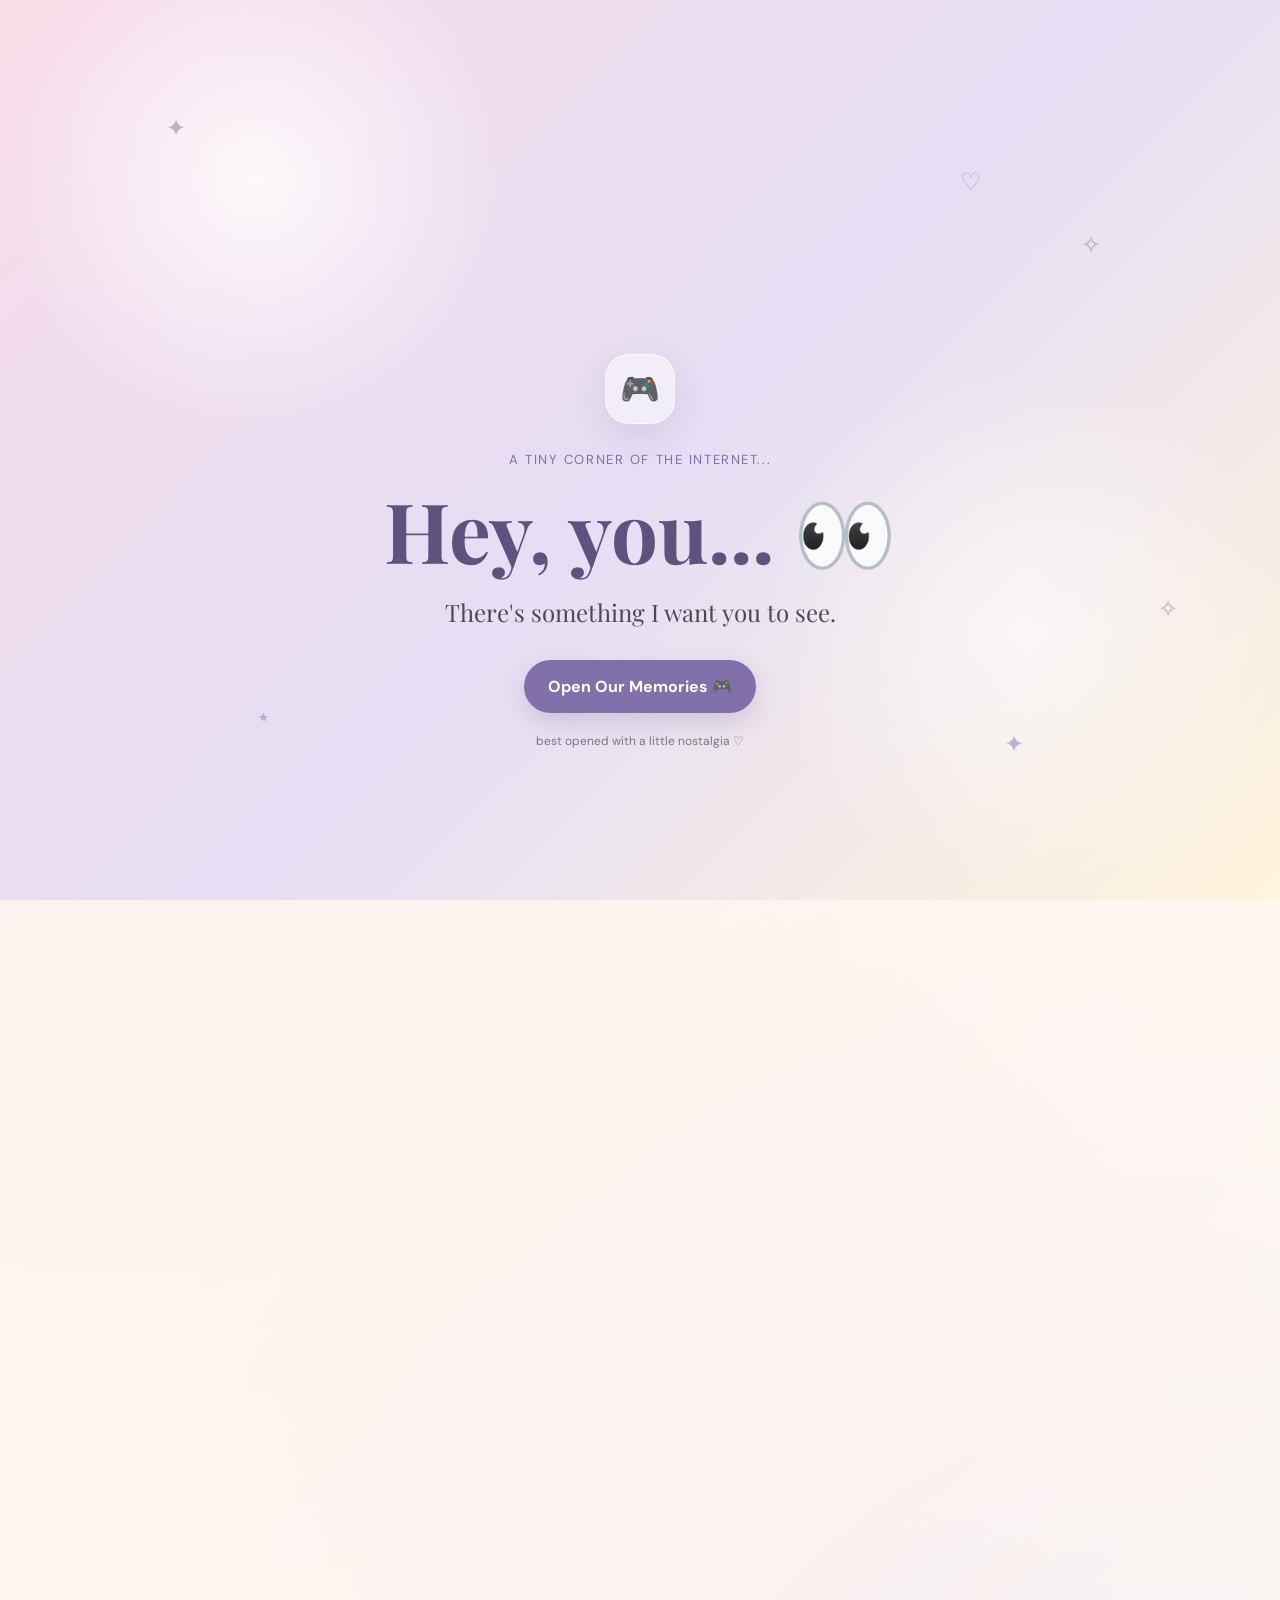
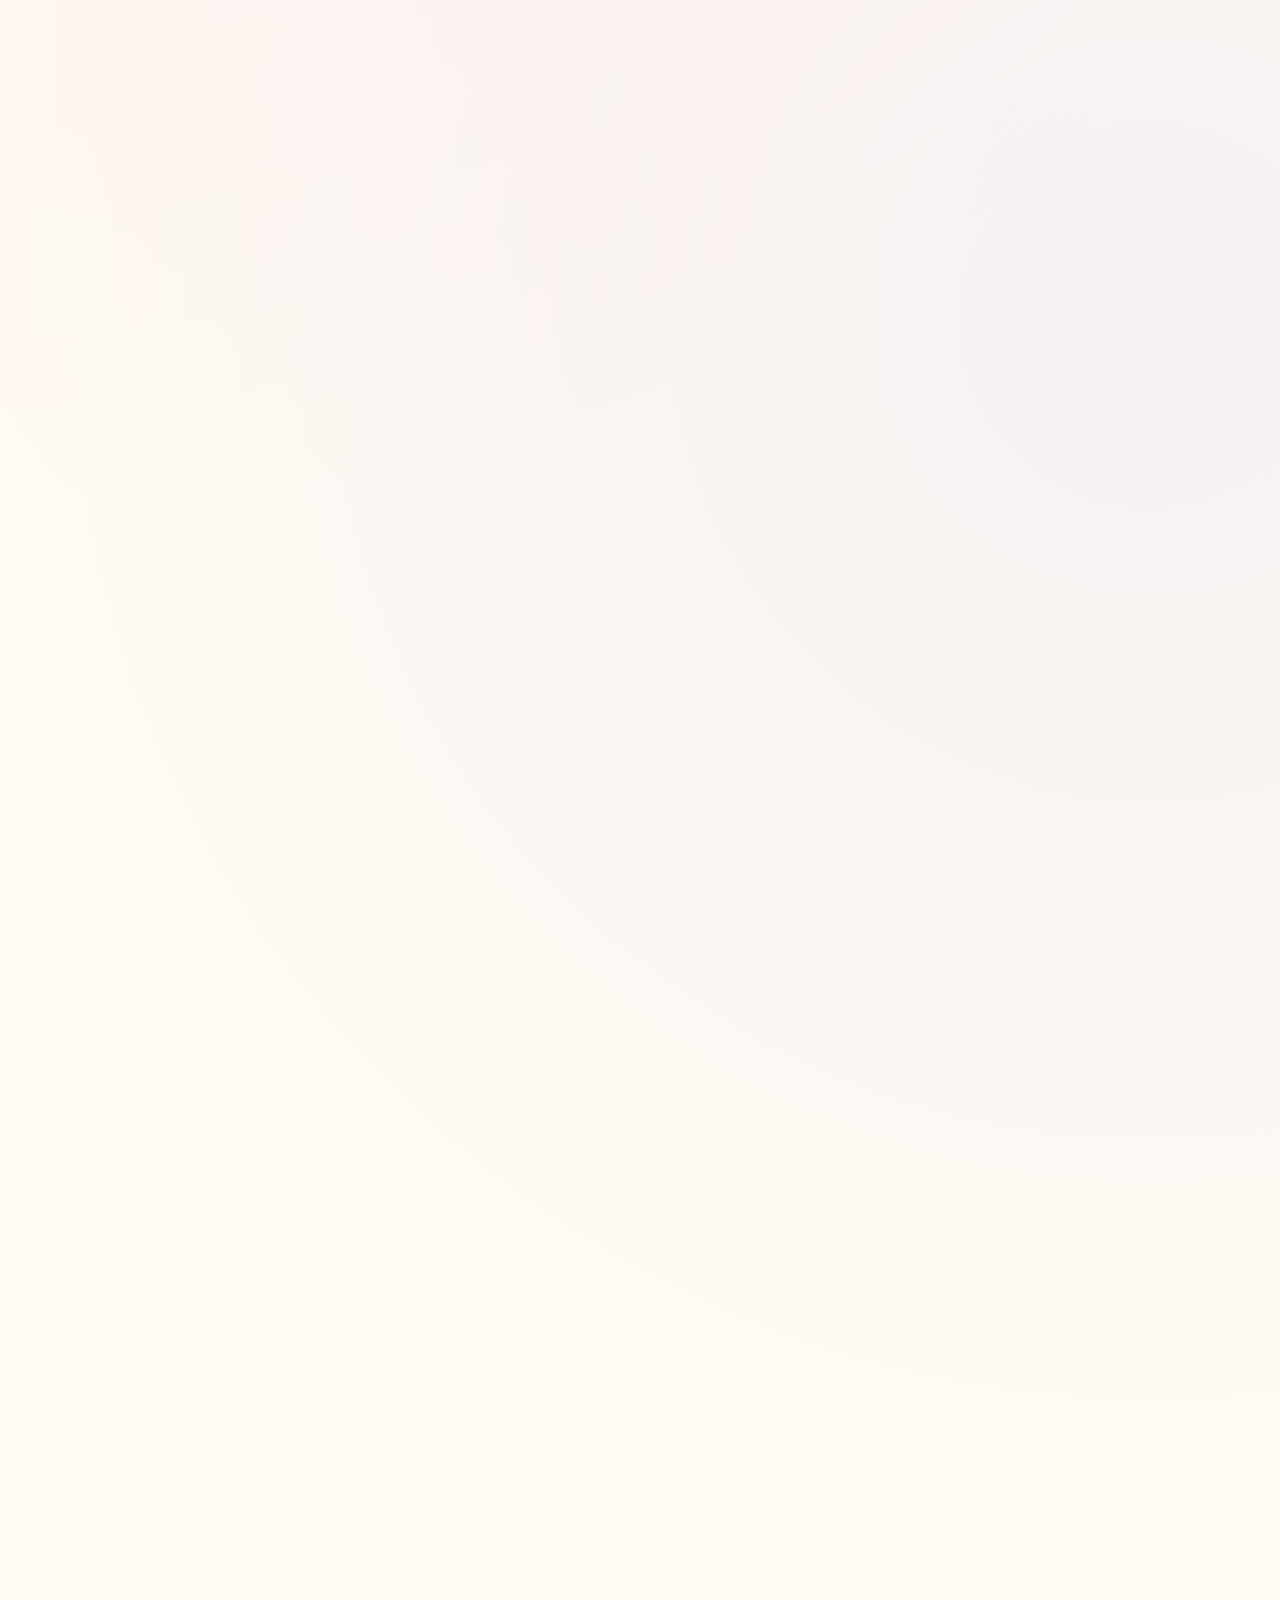
==== commit ced48904: "Add files via upload" ====
--- a/index.html
+++ b/index.html
@@ -1029,4 +1029,4 @@
     <script src="script.js"></script>
 
 </body>
-</html>
+</html>
--- a/style.css
+++ b/style.css
@@ -972,8 +972,14 @@
     opacity: 0.7;
 }
 
+.view-more-area {
+    margin-top: 40px;
+
+    text-align: center;
+}
+
 .random-memory-area {
-    margin-top: 50px;
+    margin-top: 30px;
 
     text-align: center;
 }
@@ -982,6 +988,82 @@
     margin-bottom: 12px;
 
     font-family: var(--heading-font);
+}
+
+
+/* =========================================================
+   GALLERY PAGE
+========================================================= */
+
+.gallery-navbar {
+    justify-content: flex-start;
+}
+
+.gallery-hero {
+    padding: 40px 0 10px;
+    text-align: center;
+}
+
+.gallery-hero .section-label {
+    display: inline-block;
+}
+
+.gallery-hero h1 {
+    margin-top: 6px;
+
+    color: var(--purple-dark);
+    font-size: clamp(2.1rem, 8vw, 3.2rem);
+}
+
+.gallery-hero p {
+    max-width: 560px;
+    margin: 14px auto 0;
+}
+
+.gallery-hero-actions {
+    display: flex;
+    justify-content: flex-start;
+
+    margin-top: 30px;
+    margin-left: 12px;
+}
+
+.back-home-link {
+    display: inline-flex;
+    align-items: center;
+    gap: 8px;
+
+    padding: 10px 20px;
+
+    border: 1px solid var(--border);
+    border-radius: 999px;
+
+    color: var(--purple-dark);
+    background: rgba(255, 255, 255, 0.75);
+    box-shadow: var(--shadow-soft);
+
+    font-size: 0.85rem;
+    font-weight: 700;
+
+    transition:
+        transform 0.25s ease,
+        background 0.25s ease;
+}
+
+.back-home-link:hover {
+    transform: translateY(-3px);
+    background: var(--white);
+}
+
+.gallery-empty-note {
+    margin-top: 30px;
+    padding: 20px;
+
+    border: 1px dashed var(--border);
+    border-radius: var(--radius-sm);
+
+    text-align: center;
+    font-size: 0.85rem;
 }
 
 
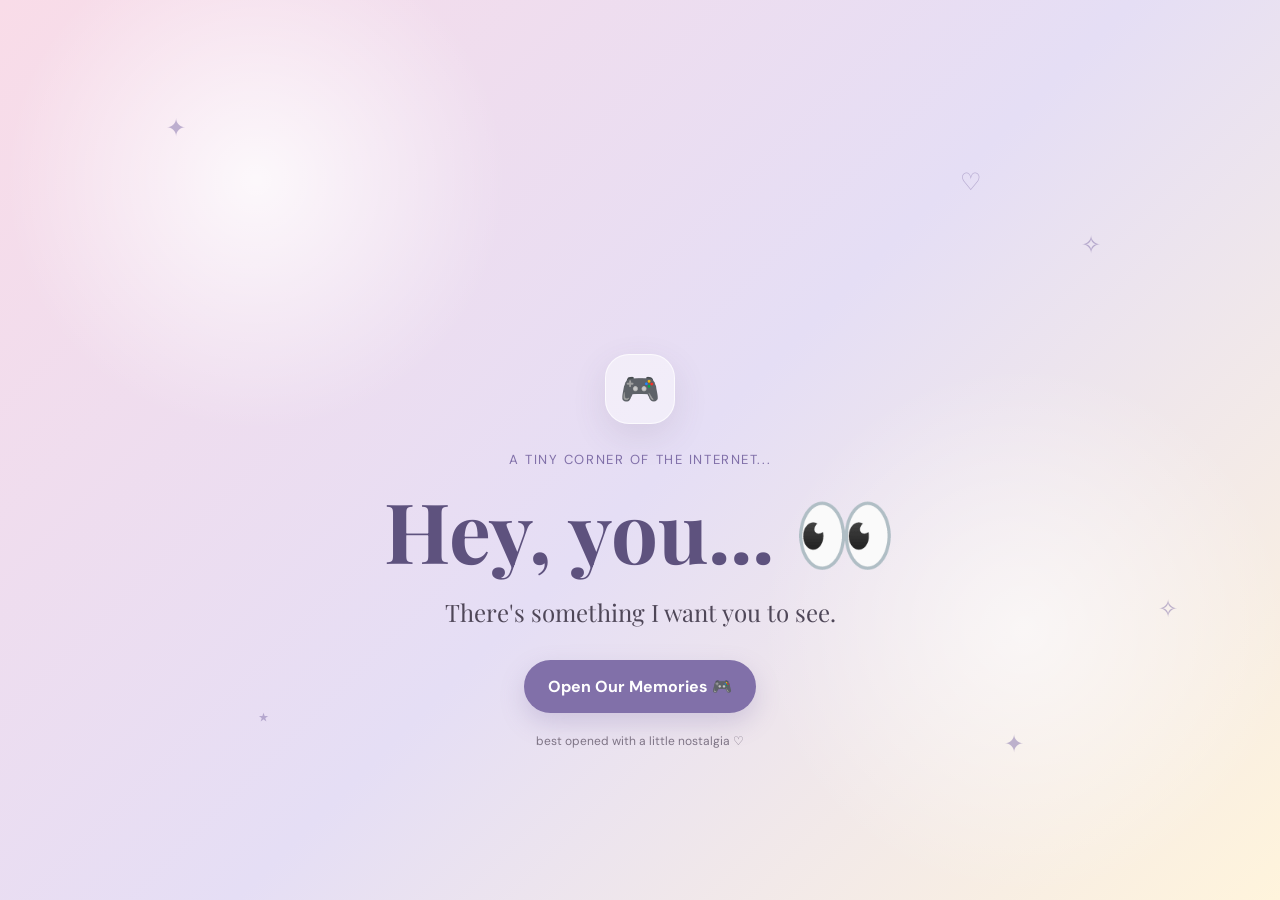
==== commit 969feac8: "Add files via upload" ====
--- a/index.html
+++ b/index.html
@@ -40,6 +40,10 @@
 
     <!-- =====================================================
          OPENING SCREEN
+         This IS the whole page now — no JS toggle involved,
+         so it always shows correctly no matter how you land
+         here (fresh visit, "Kembali ke Home" from gallery.html,
+         back/forward button, etc).
     ====================================================== -->
     <div class="opening-screen" id="openingScreen">
 
@@ -70,13 +74,13 @@
                 There's something I want you to see.
             </p>
 
-            <button
+            <a
+                href="home.html"
                 class="primary-button opening-button"
                 id="openMemoriesBtn"
-                type="button"
             >
                 Open Our Memories 🎮
-            </button>
+            </a>
 
             <p class="opening-note">
                 best opened with a little nostalgia ♡
@@ -85,948 +89,5 @@
         </div>
     </div>
 
-
-    <!-- =====================================================
-         MAIN WEBSITE
-    ====================================================== -->
-    <div class="site-wrapper" id="siteWrapper">
-
-        <!-- NAVIGATION -->
-        <header class="site-header">
-
-            <nav class="navbar container" aria-label="Main navigation">
-
-                <a href="#home" class="logo">
-                    <span>🎮</span>
-                    Our Memories
-                </a>
-
-                <button
-                    class="menu-toggle"
-                    id="menuToggle"
-                    type="button"
-                    aria-label="Open navigation menu"
-                    aria-expanded="false"
-                    aria-controls="navLinks"
-                >
-                    <span></span>
-                    <span></span>
-                    <span></span>
-                </button>
-
-                <div class="nav-links" id="navLinks">
-                    <a href="#home">Home</a>
-                    <a href="#memories">Memories</a>
-                    <a href="#timeline">Timeline</a>
-                    <a href="#wishes">Wishes</a>
-                    <a href="#secret">One More Thing</a>
-                </div>
-
-            </nav>
-
-        </header>
-
-
-        <main>
-
-            <!-- =================================================
-                 HERO
-            ================================================== -->
-            <section class="hero section" id="home">
-
-                <div class="hero-sparkles" aria-hidden="true">
-                    <span>✦</span>
-                    <span>♡</span>
-                    <span>🎮</span>
-                    <span>⭐</span>
-                    <span>✨</span>
-                </div>
-
-                <div class="hero-paper">
-
-                    <div class="paper-corner corner-top-left"></div>
-                    <div class="paper-corner corner-bottom-right"></div>
-
-                    <p class="eyebrow reveal">
-                        ✦ our little digital scrapbook ✦
-                    </p>
-
-                    <h1 class="hero-title reveal">
-                        Our Roblox
-                        <span>Memories 🎮</span>
-                    </h1>
-
-                    <p class="hero-tagline reveal">
-                        Little moments, big memories.
-                    </p>
-
-                    <p class="hero-description reveal">
-                        Made with love for the people who made every game
-                        more fun.
-                    </p>
-
-                    <div class="hero-decoration reveal" aria-hidden="true">
-                        <span>♡</span>
-                        <span>✦</span>
-                        <span>🎮</span>
-                        <span>✧</span>
-                        <span>⭐</span>
-                    </div>
-
-                    <a href="#message" class="scroll-cue reveal">
-                        <span>scroll to open the scrapbook</span>
-                        <span class="scroll-arrow">↓</span>
-                    </a>
-
-                </div>
-
-            </section>
-
-
-            <!-- =================================================
-                 PERSONAL MESSAGE
-            ================================================== -->
-            <section class="section message-section" id="message">
-
-                <div class="container">
-
-                    <div class="section-heading reveal">
-                        <span class="section-label">a little note</span>
-                        <h2>Dear friends... 💌</h2>
-                    </div>
-
-                    <article class="message-card reveal">
-
-                        <div class="tape tape-left" aria-hidden="true"></div>
-
-                        <div class="message-card-inner">
-
-                            <div class="message-icon" aria-hidden="true">
-                                💌
-                            </div>
-
-                            <div class="message-text">
-                                <p>
-                                   Mungkin bagi orang lain, ini hanyalah permainan biasa saja.
-                                </p>
-
-                                <p>
-                                    Namun entah bagaimana, semua pertandingan yang kacau balau itu,
-                                    lelucon-lelucon yang tak terduga, misi-misi yang gagal, dan
-                                    sesi bermain game hingga larut malam itu berubah menjadi
-                                    kenangan-kenangan kecil yang tak ingin kulupakan.
-                                </p>
-
-                                <p>
-                                    So I made this little corner of the
-                                    internet for us.
-                                </p>
-                            </div>
-
-                            <div class="message-signature">
-                                <span>made with Syayoung hehe♡</span>
-                            </div>
-
-                        </div>
-
-                    </article>
-
-                </div>
-
-            </section>
-
-
-            <!-- =================================================
-                 MEMORY GALLERY
-            ================================================== -->
-            <section class="section memories-section" id="memories">
-
-                <div class="container">
-
-                    <div class="section-heading centered reveal">
-                        <span class="section-label">page one</span>
-                        <h2>Our Little Moments 📸</h2>
-                        <p>
-                            The screenshots may be random, but the memories
-                            aren't.
-                        </p>
-                    </div>
-
-
-                    <div class="memory-grid" id="memoryGrid">
-
-                        <!-- MEMORY 01 -->
-                        <article
-                            class="memory-card reveal rotation-left"
-                            data-memory-index="0"
-                        >
-
-                            <div class="memory-photo-wrap">
-
-                                <div class="tape photo-tape" aria-hidden="true"></div>
-
-                                <img
-                                    src="assets/d68fc145-60a4-4cea-ade7-15056a726b2f.jpg"
-                                    alt="Roblox memory from August 24, 2026"
-                                    class="memory-photo"
-                                >
-
-                                <button
-                                    class="photo-expand"
-                                    type="button"
-                                    aria-label="Open memory photo"
-                                >
-                                    ⤢
-                                </button>
-
-                            </div>
-
-                            <div class="memory-content">
-
-                                <span class="memory-game">
-                                    🎮 Roblox
-                                </span>
-
-                                <h3>
-                                    Niatnya cuma main sebentar 😭
-                                </h3>
-
-                                <p>
-                                    Entah bagaimana, kami akhirnya bermain selama tiga
-                                    jam. Bahkan lebih deh kayaknya.
-                                
-                                </p>
-
-                            </div>
-
-                            <span class="paper-star" aria-hidden="true">
-                                ✦
-                            </span>
-
-                        </article>
-
-
-                        <!-- MEMORY 02 -->
-                        <article
-                            class="memory-card reveal rotation-right"
-                            data-memory-index="1"
-                        >
-
-                            <div class="memory-photo-wrap">
-
-                                <div class="tape photo-tape" aria-hidden="true"></div>
-
-                                <img
-                                    src="assets/6b91a6e1-67dc-4f57-8913-80590e73cdf1.jpg"
-                                    alt="Funny Roblox gaming memory"
-                                    class="memory-photo"
-                                >
-
-                                <button
-                                    class="photo-expand"
-                                    type="button"
-                                    aria-label="Open memory photo"
-                                >
-                                    ⤢
-                                </button>
-
-                            </div>
-
-                            <div class="memory-content">
-
-                                <span class="memory-game">
-                                    🎮 Roblox
-                                </span>
-
-                                <h3>
-                                    That was NOT the plan 😭
-                                </h3>
-
-                                <p>
-                                    Awalnya dua cowo itu doang yang mau foto dan berakhir ciwi ciwi ikutan.
-                                </p>
-
-                            </div>
-
-                            <span class="paper-star" aria-hidden="true">
-                                ♡
-                            </span>
-
-                        </article>
-
-
-                        <!-- MEMORY 03 -->
-                        <article
-                            class="memory-card reveal rotation-left"
-                            data-memory-index="2"
-                        >
-
-                            <div class="memory-photo-wrap">
-
-                                <div class="tape photo-tape" aria-hidden="true"></div>
-
-                                <img
-                                    src="assets/426c432e-f40e-4bd2-bd26-ce1a7124c4f2.jpg"
-                                    alt="Roblox adventure memory"
-                                    class="memory-photo"
-                                >
-
-                                <button
-                                    class="photo-expand"
-                                    type="button"
-                                    aria-label="Open memory photo"
-                                >
-                                    ⤢
-                                </button>
-
-                            </div>
-
-                            <div class="memory-content">
-
-                                <span class="memory-game">
-                                    🏝️ Roblox
-                                </span>
-
-                                <h3>
-                                    We somehow survived
-                                </h3>
-
-                                <p>
-                                    Nobody knew what we were doing, but
-                                    somehow we made it.
-                                </p>
-
-                            </div>
-
-                            <span class="paper-star" aria-hidden="true">
-                                ✧
-                            </span>
-
-                        </article>
-
-
-                        <!-- MEMORY 04 -->
-                        <article
-                            class="memory-card reveal rotation-right"
-                            data-memory-index="3"
-                        >
-
-                            <div class="memory-photo-wrap">
-
-                                <div class="tape photo-tape" aria-hidden="true"></div>
-
-                                <img
-                                    src="assets/8279abf0-a5f0-4058-89f4-a58512396d5b.jpg"
-                                    alt="Funny Roblox moment with friends"
-                                    class="memory-photo"
-                                >
-
-                                <button
-                                    class="photo-expand"
-                                    type="button"
-                                    aria-label="Open memory photo"
-                                >
-                                    ⤢
-                                </button>
-
-                            </div>
-
-                            <div class="memory-content">
-
-                                <span class="memory-game">
-                                    😂 Roblox
-                                </span>
-
-                                <h3>
-                                    The legendary disaster
-                                </h3>
-
-                                <p>
-                                    We laughed more than we actually played. Foto di kesempatan dalam kesempitan.
-                                </p>
-
-                            </div>
-
-                            <span class="paper-star" aria-hidden="true">
-                                ⭐
-                            </span>
-
-                        </article>
-
-
-                        <!-- MEMORY 05 -->
-                        <article
-                            class="memory-card reveal rotation-left"
-                            data-memory-index="4"
-                        >
-
-                            <div class="memory-photo-wrap">
-
-                                <div class="tape photo-tape" aria-hidden="true"></div>
-
-                                <img
-                                    src="assets/d06e1cf4-3770-44a3-9476-4c66e0997fbb.webp"
-                                    alt="Late night Roblox memory"
-                                    class="memory-photo"
-                                >
-
-                                <button
-                                    class="photo-expand"
-                                    type="button"
-                                    aria-label="Open memory photo"
-                                >
-                                    ⤢
-                                </button>
-
-                            </div>
-
-                            <div class="memory-content">
-
-                                <span class="memory-game">
-                                    🌙 Roblox
-                                </span>
-
-                                <h3>
-                                    One last game...
-                                </h3>
-
-                                <p>
-                                    It was never actually the last game. Jangan bilang "one last game" lagi ya😭
-                                </p>
-
-                            </div>
-
-                            <span class="paper-star" aria-hidden="true">
-                                ✦
-                            </span>
-
-                        </article>
-
-
-                    
-                        <!-- MEMORY 06 -->
-                        <article
-                            class="memory-card reveal rotation-left"
-                            data-memory-index="5"
-                        >
-
-                            <div class="memory-photo-wrap">
-
-                                <div class="tape photo-tape" aria-hidden="true"></div>
-
-                                <img
-                                    src="assets/Gemini_Generated_Image_7eyh2k7eyh2k7eyh.png"
-                                    alt="Late night Roblox memory"
-                                    class="memory-photo"
-                                >
-
-                                <button
-                                    class="photo-expand"
-                                    type="button"
-                                    aria-label="Open memory photo"
-                                >
-                                    ⤢
-                                </button>
-
-                            </div>
-
-                            <div class="memory-content">
-
-                                <span class="memory-game">
-                                    🌙 Roblox
-                                </span>
-
-                                <h3>
-                                    May it never end
-                                </h3>
-
-                                <p>
-                                    Seneng banget bisa main bareng kalian. Semoga kita bisa main bareng terus.
-                                </p>
-
-                            </div>
-
-                            <span class="paper-star" aria-hidden="true">
-                                ✦
-                            </span>
-
-                        </article>
-
-                    </div>
-
-
-                    <!-- VIEW ALL PHOTOS -->
-                    <div class="view-more-area reveal">
-
-                        <a
-                            href="gallery.html"
-                            class="primary-button"
-                            id="viewAllPhotosBtn"
-                        >
-                            Lihat Semua Foto 📸
-                        </a>
-
-                    </div>
-
-
-                    <!-- RANDOM MEMORY -->
-                    <div class="random-memory-area reveal">
-
-                        <p>
-                            feeling nostalgic?
-                        </p>
-
-                        <button
-                            class="secondary-button"
-                            id="randomMemoryBtn"
-                            type="button"
-                        >
-                            Press for a random memory 🎲
-                        </button>
-
-                    </div>
-
-                </div>
-
-            </section>
-
-
-            <!-- =================================================
-                 TIMELINE
-            ================================================== -->
-            <section class="section timeline-section" id="timeline">
-
-                <div class="container">
-
-                    <div class="section-heading centered reveal">
-                        <span class="section-label">page two</span>
-                        <h2>
-                            From Random Games to Core Memories 🎮
-                        </h2>
-                    </div>
-
-
-                    <div class="timeline">
-
-                        <article class="timeline-item reveal">
-
-                            <div class="timeline-dot">
-                                01
-                            </div>
-
-                            <div class="timeline-card">
-                                <span class="timeline-year">2025</span>
-
-                                <h3>
-                                    First chaotic games
-                                </h3>
-
-                                <p>
-                                    Awalnya kami hanya bermain game secara acak, dan entah bagaimana
-                                    akhirnya kami menciptakan kenangan.
-                                </p>
-                            </div>
-
-                        </article>
-
-
-                        <article class="timeline-item reveal">
-
-                            <div class="timeline-dot">
-                                02
-                            </div>
-
-                            <div class="timeline-card">
-                                <span class="timeline-year">2025</span>
-
-                                <h3>
-                                    We somehow kept coming back
-                                </h3>
-
-                                <p>
-                                    Selalu ada permainan lain yang bisa dimainkan,
-                                    lelucon lain yang bisa dilontarkan, alasan lain untuk
-                                    tetap tinggal.
-                                </p>
-                            </div>
-
-                        </article>
-
-
-                        <article class="timeline-item reveal">
-
-                            <div class="timeline-dot">
-                                03
-                            </div>
-
-                            <div class="timeline-card">
-                                <span class="timeline-year">2026</span>
-
-                                <h3>
-                                    Too many inside jokes
-                                </h3>
-
-                                <p>
-                                    Pada suatu titik, kita tertawa karena memahami hal-hal yang tidak masuk akal.
-                                </p>
-                            </div>
-
-                        </article>
-
-
-                        <article class="timeline-item reveal">
-
-                            <div class="timeline-dot">
-                                04
-                            </div>
-
-                            <div class="timeline-card">
-                                <span class="timeline-year">2026</span>
-
-                                <h3>
-                                    Still playing, still chaotic.
-                                </h3>
-
-                                <p>
-                                    Dan sejujurnya, aku berharap hal itu tetap seperti itu.
-                                </p>
-                            </div>
-
-                        </article>
-
-                    </div>
-
-                </div>
-
-            </section>
-
-
-            <!-- =================================================
-                 LITTLE WISHES
-            ================================================== -->
-            <section class="section wishes-section" id="wishes">
-
-                <div class="container">
-
-                    <div class="section-heading centered reveal">
-                        <span class="section-label">page three</span>
-                        <h2>Little Wishes ✨</h2>
-                        <p>
-                            For all the games we haven't played yet.
-                        </p>
-                    </div>
-
-
-                    <div class="wishes-grid">
-
-                        <article class="wish-card reveal">
-                            <span>✨</span>
-                            <p>More chaotic games</p>
-                        </article>
-
-                        <article class="wish-card reveal">
-                            <span>🎮</span>
-                            <p>More wins</p>
-                        </article>
-
-                        <article class="wish-card reveal">
-                            <span>😭</span>
-                            <p>Fewer rage quits</p>
-                        </article>
-
-                        <article class="wish-card reveal">
-                            <span>🌙</span>
-                            <p>More late-night sessions</p>
-                        </article>
-
-                        <article class="wish-card reveal">
-                            <span>📸</span>
-                            <p>More memories</p>
-                        </article>
-
-                        <article class="wish-card reveal">
-                            <span>💜</span>
-                            <p>More random adventures</p>
-                        </article>
-
-                    </div>
-
-                </div>
-
-            </section>
-
-
-            <!-- =================================================
-                 SECRET MESSAGE
-            ================================================== -->
-            <section class="section secret-section" id="secret">
-
-                <div class="container">
-
-                    <div class="secret-card reveal">
-
-                        <div class="secret-stars" aria-hidden="true">
-                            ✦　♡　✧　⭐　✦
-                        </div>
-
-                        <span class="section-label">
-                            one more thing...
-                        </span>
-
-                        <h2>
-                            Kalian telah berhasil mengubah game-game biasa menjadi kenangan.
-                        </h2>
-
-                        <p>
-                            Dan sebelum buku kenangan kecil ini berakhir,
-                            ada sesuatu yang ingin aku sampaikan.
-                        </p>
-
-                        <button
-                            class="primary-button"
-                            id="secretMessageBtn"
-                            type="button"
-                        >
-                            Click Me 💌
-                        </button>
-
-                    </div>
-
-                </div>
-
-            </section>
-
-        </main>
-
-
-        <!-- =====================================================
-             FOOTER
-        ====================================================== -->
-        <footer class="site-footer">
-
-            <div class="footer-decoration" aria-hidden="true">
-                ✦ ♡ 🎮 ✧ ⭐
-            </div>
-
-            <h2>
-                Until our next game... 🎮
-            </h2>
-
-            <p>
-                Terima kasih telah menjadi bagian dari kenangan ini.
-            </p>
-
-            <small>
-                Dibuat dengan tangkapan layar, kekacauan, dan sedikit sentuhan cinta.
-            </small>
-
-            <div class="footer-line"></div>
-
-            <small class="footer-credit">
-                Our Roblox Memories ♡
-            </small>
-
-        </footer>
-
-    </div>
-
-
-    <!-- =====================================================
-         LIGHTBOX
-    ====================================================== -->
-    <div
-        class="modal"
-        id="lightbox"
-        role="dialog"
-        aria-modal="true"
-        aria-labelledby="lightboxTitle"
-        aria-hidden="true"
-    >
-
-        <div class="modal-backdrop"></div>
-
-        <div class="lightbox-content">
-
-            <button
-                class="modal-close"
-                id="lightboxClose"
-                type="button"
-                aria-label="Close photo"
-            >
-                ×
-            </button>
-
-            <img
-                src="assets/placeholder.jpg"
-                alt=""
-                id="lightboxImage"
-                class="lightbox-image"
-            >
-
-            <div class="lightbox-info">
-
-                <span id="lightboxGame">
-                    🎮 Roblox
-                </span>
-
-                <h2 id="lightboxTitle">
-                    Memory title
-                </h2>
-
-                <time id="lightboxDate">
-                    August 24, 2026
-                </time>
-
-                <p id="lightboxCaption">
-                    Memory caption.
-                </p>
-
-            </div>
-
-        </div>
-
-    </div>
-
-
-    <!-- =====================================================
-         RANDOM MEMORY MODAL
-    ====================================================== -->
-    <div
-        class="modal"
-        id="randomModal"
-        role="dialog"
-        aria-modal="true"
-        aria-labelledby="randomTitle"
-        aria-hidden="true"
-    >
-
-        <div class="modal-backdrop"></div>
-
-        <div class="random-modal-card">
-
-            <button
-                class="modal-close"
-                id="randomClose"
-                type="button"
-                aria-label="Close random memory"
-            >
-                ×
-            </button>
-
-            <span class="random-label">
-                ✦ RANDOM MEMORY ✦
-            </span>
-
-            <h2 id="randomTitle">
-                Remember this one? 👀
-            </h2>
-
-            <img
-                src="assets/placeholder.jpg"
-                alt=""
-                id="randomImage"
-                class="random-image"
-            >
-
-            <span id="randomGame" class="memory-game">
-                🎮 Roblox
-            </span>
-
-            <h3 id="randomMemoryTitle">
-                Memory
-            </h3>
-
-            <time id="randomDate">
-                August 24, 2026
-            </time>
-
-            <p id="randomCaption">
-                Caption
-            </p>
-
-            <button
-                class="secondary-button"
-                id="anotherMemoryBtn"
-                type="button"
-            >
-                Another one 🎲
-            </button>
-
-        </div>
-
-    </div>
-
-
-    <!-- =====================================================
-         FINAL SECRET MESSAGE MODAL
-    ====================================================== -->
-    <div
-        class="modal"
-        id="secretModal"
-        role="dialog"
-        aria-modal="true"
-        aria-labelledby="secretModalTitle"
-        aria-hidden="true"
-    >
-
-        <div class="modal-backdrop"></div>
-
-        <div class="secret-modal-card">
-
-            <button
-                class="modal-close"
-                id="secretClose"
-                type="button"
-                aria-label="Close message"
-            >
-                ×
-            </button>
-
-            <div class="secret-envelope" aria-hidden="true">
-                💌
-            </div>
-
-            <span class="random-label">
-                A LITTLE MESSAGE
-            </span>
-
-            <h2 id="secretModalTitle">
-                Thank you. 💜
-            </h2>
-
-            <div class="secret-message">
-
-                <p>
-                    Terima kasih atas semua permainan yang seru, lelucon konyol,
-                    momen-momen tak terduga, dan semua saat-saat di mana entah bagaimana kita berhasil
-                    bersenang-senang meski tidak melakukan apa-apa sama sekali.
-                </p>
-
-                <p>
-                    Aku harap kita bisa menciptakan lebih banyak kenangan bersama. Web kecil ini hanyalah pengingat kecil dari semua momen yang telah kita bagikan, dan aku berharap kita bisa terus menambahkan lebih banyak halaman ke dalamnya di masa depan. Webnya juga belum sempurna, 
-                    tapi aku harap itu bisa menjadi pengingat kecil dari semua momen yang telah kita bagikan.
-                </p>
-
-                <p class="secret-ending">
-                    See you in the next game. 🎮💜
-                </p>
-
-            </div>
-
-        </div>
-
-    </div>
-
-
-    <!-- CONFETTI CONTAINER -->
-    <div
-        class="confetti-container"
-        id="confettiContainer"
-        aria-hidden="true"
-    ></div>
-
-
-    <script src="script.js"></script>
-
 </body>
 </html>
--- a/style.css
+++ b/style.css
@@ -963,6 +963,21 @@
     font-size: 0.85rem;
 }
 
+.memory-people {
+    display: inline-block;
+
+    margin-top: 10px;
+
+    color: var(--purple-dark);
+    background: rgba(129, 112, 169, 0.1);
+
+    padding: 4px 10px;
+    border-radius: 999px;
+
+    font-size: 0.7rem;
+    font-weight: 600;
+}
+
 .paper-star {
     position: absolute;
     right: 18px;
@@ -1020,11 +1035,15 @@
     margin: 14px auto 0;
 }
 
+.gallery-grid-section {
+    padding-top: 30px;
+}
+
 .gallery-hero-actions {
     display: flex;
     justify-content: flex-start;
 
-    margin-top: 30px;
+    margin-bottom: 36px;
     margin-left: 12px;
 }
 
@@ -1064,6 +1083,70 @@
 
     text-align: center;
     font-size: 0.85rem;
+}
+
+
+/* =========================================================
+   GALLERY FILTERS (by year)
+========================================================= */
+
+.gallery-filters {
+    display: flex;
+    flex-wrap: wrap;
+    justify-content: center;
+    gap: 10px;
+
+    margin-bottom: 36px;
+}
+
+.filter-chip {
+    display: inline-flex;
+    align-items: center;
+
+    padding: 9px 20px;
+
+    border: 1px solid var(--border);
+    border-radius: 999px;
+
+    background: rgba(255, 255, 255, 0.75);
+    color: var(--purple-dark);
+
+    font-family: var(--body-font);
+    font-size: 0.82rem;
+    font-weight: 700;
+
+    cursor: pointer;
+
+    transition:
+        transform 0.25s ease,
+        background 0.25s ease,
+        color 0.25s ease,
+        box-shadow 0.25s ease;
+}
+
+.filter-chip:hover {
+    transform: translateY(-2px);
+    background: var(--white);
+    box-shadow: var(--shadow-soft);
+}
+
+.filter-chip.is-active {
+    color: var(--white);
+    background: var(--purple);
+    border-color: var(--purple);
+    box-shadow: 0 10px 25px rgba(129, 112, 169, 0.25);
+}
+
+.gallery-filters-months {
+    margin-top: -14px;
+    margin-bottom: 30px;
+}
+
+.gallery-filters-months .filter-chip {
+    padding: 6px 16px;
+
+    font-size: 0.74rem;
+    background: rgba(255, 255, 255, 0.5);
 }
 
 
@@ -1485,6 +1568,19 @@
     margin-top: 10px;
 }
 
+.lightbox-people {
+    display: inline-block;
+
+    color: var(--purple-dark);
+    background: rgba(129, 112, 169, 0.1);
+
+    padding: 4px 10px;
+    border-radius: 999px;
+
+    font-size: 0.7rem;
+    font-weight: 600;
+}
+
 
 /* =========================================================
    RANDOM MEMORY MODAL
@@ -1856,6 +1952,10 @@
         padding: 120px 0;
     }
 
+    .gallery-grid-section {
+        padding-top: 30px;
+    }
+
     .memory-grid {
         grid-template-columns: repeat(3, 1fr);
         gap: 38px;
